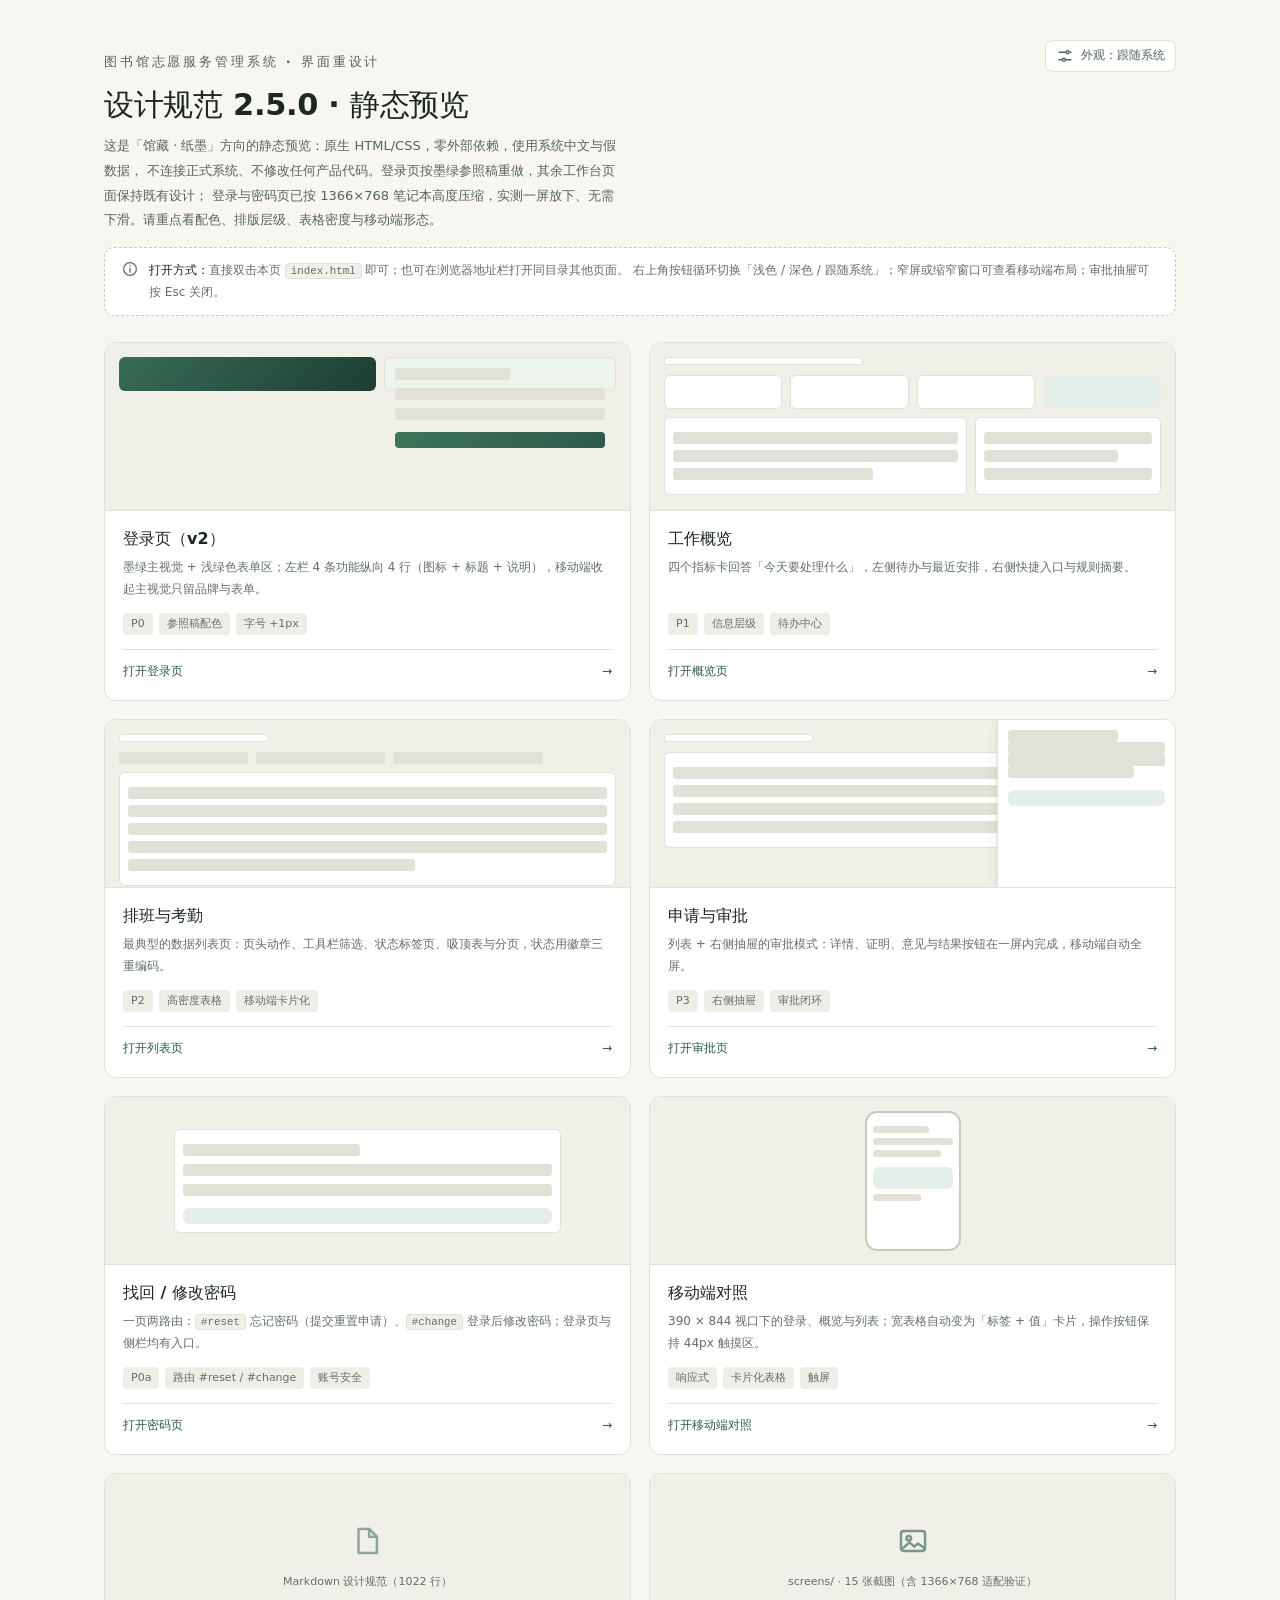
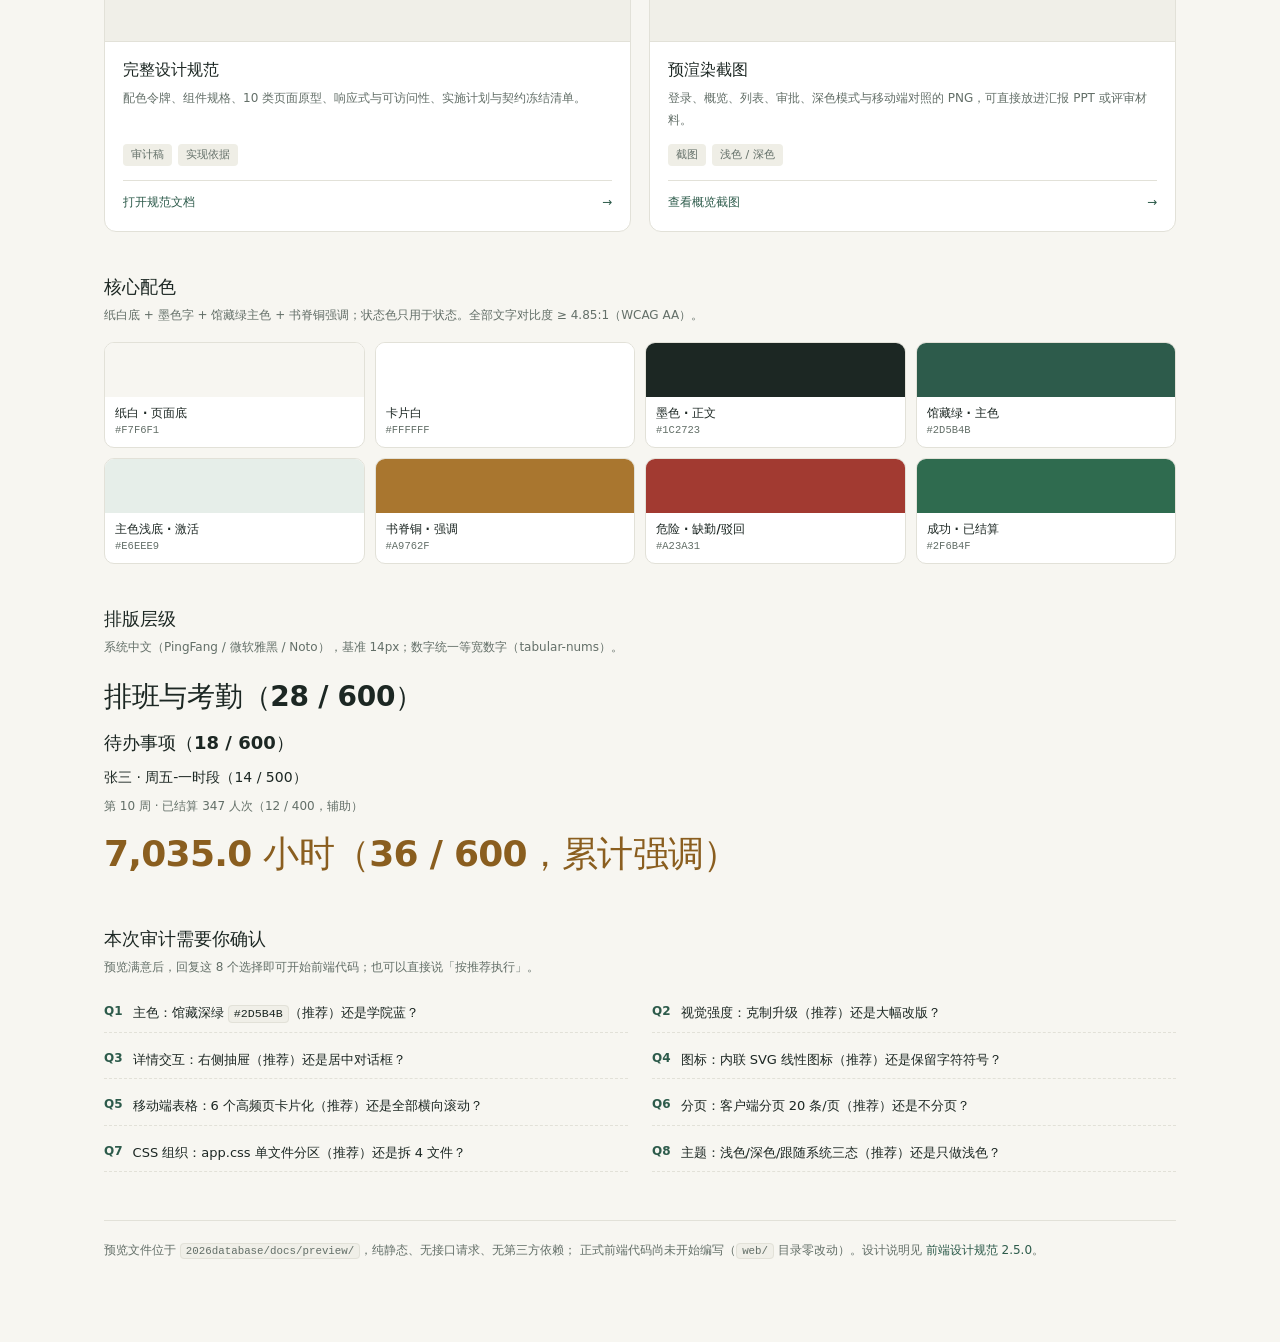
==== docs/preview/index.html @ 811425df "feat(ui): v2.5 视觉升级与工作台业务页面版式 - 新增 web/app-v25.css（令牌/外壳/组件/登录与密码页）与 web/pages-v25.css（页面层） - 配色：纸白底" ====
<!doctype html>
<html lang="zh-CN" data-theme="light">
<head>
<meta charset="utf-8">
<meta name="viewport" content="width=device-width,initial-scale=1">
<meta name="color-scheme" content="light dark">
<title>前端设计规范 2.5.0 · 静态预览</title>
<link rel="stylesheet" href="preview.css">
<style>
  /* 仅预览目录页使用，不属于产品组件 */
  .gallery {
    max-width: 1120px;
    margin: 0 auto;
    padding: 40px 24px 80px;
  }
  .gallery-head {
    display: flex;
    align-items: flex-start;
    justify-content: space-between;
    gap: 24px;
    margin-bottom: 14px;
  }
  .gallery-head h1 {
    font-size: 1.9rem;
  }
  .gallery-head p {
    margin-top: 10px;
    max-width: 62ch;
    color: var(--text-2);
    font-size: var(--fs-13);
    line-height: 1.9;
  }
  .gallery-head .eyebrow {
    margin-bottom: 10px;
  }
  .gallery-grid {
    display: grid;
    grid-template-columns: repeat(2, minmax(0, 1fr));
    gap: 18px;
    margin: 26px 0 10px;
  }
  .preview-card {
    display: flex;
    flex-direction: column;
    overflow: hidden;
    background: var(--surface);
    border: 1px solid var(--border);
    border-radius: 12px;
    color: var(--text);
    text-decoration: none;
  }
  .preview-card:hover {
    text-decoration: none;
    border-color: var(--border-strong);
    box-shadow: var(--shadow-2);
  }
  .preview-card:hover h3 {
    color: var(--primary);
  }
  .mini {
    position: relative;
    height: 168px;
    padding: 14px;
    background: var(--bg-sunken);
    border-bottom: 1px solid var(--border);
    overflow: hidden;
  }
  .mini-bar {
    height: 8px;
    border-radius: 3px;
    background: var(--surface);
    border: 1px solid var(--border);
    margin-bottom: 10px;
  }
  .mini-row {
    display: flex;
    gap: 8px;
    margin-bottom: 8px;
  }
  .mini-box {
    flex: 1;
    height: 34px;
    border-radius: 6px;
    background: var(--surface);
    border: 1px solid var(--border);
  }
  .mini-box.tint {
    background: var(--primary-soft);
    border-color: transparent;
  }
  .mini-box.line {
    height: 12px;
    border: 0;
    background: var(--border);
    border-radius: 3px;
  }
  .mini-table {
    background: var(--surface);
    border: 1px solid var(--border);
    border-radius: 6px;
    padding: 8px;
  }
  .mini-table .mini-box.line {
    margin: 6px 0;
  }
  .mini-side {
    position: absolute;
    right: 0;
    top: 0;
    bottom: 0;
    width: 34%;
    background: var(--surface);
    border-left: 1px solid var(--border);
    box-shadow: var(--shadow-2);
    padding: 10px;
  }
  .mini-phone {
    position: absolute;
    left: 50%;
    top: 14px;
    transform: translateX(-50%);
    width: 96px;
    height: 140px;
    border: 2px solid var(--border-strong);
    border-radius: 12px;
    background: var(--surface);
    padding: 8px 6px;
  }
  .mini-phone .mini-box.line {
    height: 7px;
    margin: 5px 0;
  }
  .card-body {
    padding: 16px 18px 18px;
  }
  .card-body h3 {
    font-size: var(--fs-16);
    margin-bottom: 6px;
  }
  .card-body p {
    color: var(--text-muted);
    font-size: var(--fs-12);
    line-height: 1.8;
    min-height: 44px;
  }
  .card-tags {
    display: flex;
    flex-wrap: wrap;
    gap: 6px;
    margin-top: 12px;
  }
  .card-tags span {
    padding: 2px 8px;
    border-radius: 4px;
    background: var(--surface-hover);
    color: var(--text-muted);
    font-size: 11px;
  }
  .card-open {
    display: flex;
    align-items: center;
    justify-content: space-between;
    margin-top: 14px;
    padding-top: 12px;
    border-top: 1px solid var(--border);
    color: var(--primary);
    font-size: var(--fs-12);
    font-weight: 500;
  }
  .gallery-section {
    margin-top: 42px;
  }
  .gallery-section > h2 {
    font-size: var(--fs-18);
    margin-bottom: 6px;
  }
  .gallery-section > p {
    color: var(--text-muted);
    font-size: var(--fs-12);
    margin-bottom: 16px;
  }
  .swatches {
    display: grid;
    grid-template-columns: repeat(4, minmax(0, 1fr));
    gap: 10px;
  }
  .swatch {
    border: 1px solid var(--border);
    border-radius: 10px;
    overflow: hidden;
    background: var(--surface);
  }
  .swatch-color {
    height: 54px;
  }
  .swatch-meta {
    padding: 8px 10px;
    font-size: 11px;
    line-height: 1.5;
  }
  .swatch-meta strong {
    display: block;
    font-size: 11.5px;
    font-weight: 600;
  }
  .swatch-meta code {
    border: 0;
    background: none;
    padding: 0;
    color: var(--text-muted);
    font-size: 10.5px;
  }
  .type-sample p {
    margin: 0 0 8px;
  }
  .type-sample .t1 { font-size: 1.75rem; font-weight: 600; letter-spacing: -0.01em; }
  .type-sample .t2 { font-size: 1.125rem; font-weight: 600; }
  .type-sample .t3 { font-size: 0.875rem; font-weight: 500; }
  .type-sample .t4 { font-size: 0.75rem; color: var(--text-muted); }
  .type-sample .t5 { font-size: 2.25rem; font-weight: 600; font-variant-numeric: tabular-nums; letter-spacing: -0.02em; }
  .checklist {
    display: grid;
    grid-template-columns: repeat(2, minmax(0, 1fr));
    gap: 8px 24px;
    margin: 0;
    padding: 0;
    list-style: none;
    font-size: var(--fs-13);
  }
  .checklist li {
    display: flex;
    gap: 10px;
    padding: 8px 0;
    border-bottom: 1px dashed var(--border);
  }
  .checklist b {
    flex: none;
    color: var(--primary);
    font-weight: 600;
    font-size: var(--fs-12);
  }
  .gallery-foot {
    margin-top: 48px;
    padding-top: 18px;
    border-top: 1px solid var(--border);
    color: var(--text-muted);
    font-size: var(--fs-12);
    line-height: 1.9;
  }
  @media (max-width: 860px) {
    .gallery-grid,
    .swatches,
    .checklist {
      grid-template-columns: minmax(0, 1fr);
    }
    .gallery-head {
      flex-direction: column;
    }
  }
</style>
<script>
  try {
    var mode = localStorage.getItem('preview-theme') || 'system';
    var dark = mode === 'dark' ||
      (mode === 'system' && matchMedia('(prefers-color-scheme: dark)').matches);
    document.documentElement.setAttribute('data-theme', dark ? 'dark' : 'light');
  } catch (error) { /* 忽略 */ }
</script>
<script src="preview.js" defer></script>
</head>
<body>
<main class="gallery" id="main">
  <div class="gallery-head">
    <div>
      <p class="eyebrow">图书馆志愿服务管理系统 · 界面重设计</p>
      <h1>设计规范 2.5.0 · 静态预览</h1>
      <p>
        这是「馆藏 · 纸墨」方向的静态预览：原生 HTML/CSS，零外部依赖，使用系统中文与假数据，
        <strong>不连接正式系统、不修改任何产品代码</strong>。登录页按墨绿参照稿重做，其余工作台页面保持既有设计；
        登录与密码页已按 1366×768 笔记本高度压缩，实测一屏放下、无需下滑。请重点看配色、排版层级、表格密度与移动端形态。
      </p>
    </div>
    <button class="theme-button" type="button" data-theme-toggle>
      <svg class="i" aria-hidden="true"><use href="#i-moon"></use></svg>
      <span>外观：跟随系统</span>
    </button>
  </div>

  <div class="preview-note">
    <svg class="i" aria-hidden="true"><use href="#i-info"></use></svg>
    <span>
      <strong>打开方式：</strong>直接双击本页 <code>index.html</code> 即可；也可在浏览器地址栏打开同目录其他页面。
      右上角按钮循环切换「浅色 / 深色 / 跟随系统」；窄屏或缩窄窗口可查看移动端布局；审批抽屉可按 Esc 关闭。
    </span>
  </div>

  <div class="gallery-grid">
    <a class="preview-card" href="login.html">
      <div class="mini" aria-hidden="true">
        <div class="mini-row" style="height:100%">
          <div class="mini-box" style="flex:1.1;border:0;background:linear-gradient(135deg,#3a6b57,#1b3f33)"></div>
          <div class="mini-box" style="flex:0.9;padding:10px;background:var(--auth-beige,#edf4ec)">
            <div class="mini-box line" style="width:55%"></div>
            <div class="mini-box line" style="width:100%;margin-top:8px"></div>
            <div class="mini-box line" style="width:100%;margin-top:8px"></div>
            <div class="mini-box" style="height:16px;margin-top:12px;border:0;background:linear-gradient(135deg,#3f7359,#2d5b4b);border-radius:4px"></div>
          </div>
        </div>
      </div>
      <div class="card-body">
        <h3>登录页（v2）</h3>
        <p>墨绿主视觉 + 浅绿色表单区；左栏 4 条功能纵向 4 行（图标 + 标题 + 说明），移动端收起主视觉只留品牌与表单。</p>
        <div class="card-tags"><span>P0</span><span>参照稿配色</span><span>字号 +1px</span></div>
        <div class="card-open"><span>打开登录页</span><span>→</span></div>
      </div>
    </a>

    <a class="preview-card" href="overview.html">
      <div class="mini" aria-hidden="true">
        <div class="mini-bar" style="width:40%"></div>
        <div class="mini-row">
          <div class="mini-box"></div><div class="mini-box"></div>
          <div class="mini-box"></div><div class="mini-box tint"></div>
        </div>
        <div class="mini-row" style="gap:8px">
          <div class="mini-table" style="flex:1.7"><div class="mini-box line"></div><div class="mini-box line"></div><div class="mini-box line" style="width:70%"></div></div>
          <div class="mini-table" style="flex:1"><div class="mini-box line"></div><div class="mini-box line" style="width:80%"></div><div class="mini-box line"></div></div>
        </div>
      </div>
      <div class="card-body">
        <h3>工作概览</h3>
        <p>四个指标卡回答「今天要处理什么」，左侧待办与最近安排，右侧快捷入口与规则摘要。</p>
        <div class="card-tags"><span>P1</span><span>信息层级</span><span>待办中心</span></div>
        <div class="card-open"><span>打开概览页</span><span>→</span></div>
      </div>
    </a>

    <a class="preview-card" href="schedules.html">
      <div class="mini" aria-hidden="true">
        <div class="mini-bar" style="width:30%"></div>
        <div class="mini-row">
          <div class="mini-box line" style="flex:0 0 26%"></div>
          <div class="mini-box line" style="flex:0 0 26%"></div>
          <div class="mini-box line" style="flex:0 0 30%"></div>
        </div>
        <div class="mini-table">
          <div class="mini-box line"></div><div class="mini-box line"></div>
          <div class="mini-box line"></div><div class="mini-box line"></div>
          <div class="mini-box line" style="width:60%"></div>
        </div>
      </div>
      <div class="card-body">
        <h3>排班与考勤</h3>
        <p>最典型的数据列表页：页头动作、工具栏筛选、状态标签页、吸顶表与分页，状态用徽章三重编码。</p>
        <div class="card-tags"><span>P2</span><span>高密度表格</span><span>移动端卡片化</span></div>
        <div class="card-open"><span>打开列表页</span><span>→</span></div>
      </div>
    </a>

    <a class="preview-card" href="applications.html">
      <div class="mini" aria-hidden="true">
        <div class="mini-bar" style="width:30%"></div>
        <div class="mini-table">
          <div class="mini-box line"></div><div class="mini-box line"></div>
          <div class="mini-box line"></div><div class="mini-box line" style="width:70%"></div>
        </div>
        <div class="mini-side">
          <div class="mini-box line" style="width:70%"></div>
          <div class="mini-box line"></div><div class="mini-box line"></div>
          <div class="mini-box line" style="width:80%"></div>
          <div class="mini-box tint" style="height:16px;margin-top:12px;border:0"></div>
        </div>
      </div>
      <div class="card-body">
        <h3>申请与审批</h3>
        <p>列表 + 右侧抽屉的审批模式：详情、证明、意见与结果按钮在一屏内完成，移动端自动全屏。</p>
        <div class="card-tags"><span>P3</span><span>右侧抽屉</span><span>审批闭环</span></div>
        <div class="card-open"><span>打开审批页</span><span>→</span></div>
      </div>
    </a>

    <a class="preview-card" href="password.html#reset">
      <div class="mini" aria-hidden="true" style="display:grid;place-items:center">
        <div class="mini-table" style="width:78%;background:var(--surface)">
          <div class="mini-box line" style="width:48%"></div>
          <div class="mini-box line" style="width:100%;margin-top:8px"></div>
          <div class="mini-box line" style="width:100%;margin-top:8px"></div>
          <div class="mini-box tint" style="height:16px;margin-top:12px;border:0"></div>
        </div>
      </div>
      <div class="card-body">
        <h3>找回 / 修改密码</h3>
        <p>一页两路由：<code>#reset</code> 忘记密码（提交重置申请）、<code>#change</code> 登录后修改密码；登录页与侧栏均有入口。</p>
        <div class="card-tags"><span>P0a</span><span>路由 #reset / #change</span><span>账号安全</span></div>
        <div class="card-open"><span>打开密码页</span><span>→</span></div>
      </div>
    </a>

    <a class="preview-card" href="mobile.html">
      <div class="mini" aria-hidden="true">
        <div class="mini-phone">
          <div class="mini-box line" style="width:70%"></div>
          <div class="mini-box line"></div>
          <div class="mini-box line" style="width:85%"></div>
          <div class="mini-box tint" style="height:22px;margin-top:10px;border:0"></div>
          <div class="mini-box line" style="width:60%"></div>
        </div>
      </div>
      <div class="card-body">
        <h3>移动端对照</h3>
        <p>390 × 844 视口下的登录、概览与列表；宽表格自动变为「标签 + 值」卡片，操作按钮保持 44px 触摸区。</p>
        <div class="card-tags"><span>响应式</span><span>卡片化表格</span><span>触屏</span></div>
        <div class="card-open"><span>打开移动端对照</span><span>→</span></div>
      </div>
    </a>

    <a class="preview-card" href="../前端设计规范_2.5.0.md">
      <div class="mini" aria-hidden="true" style="display:grid;place-items:center">
        <div style="text-align:center;color:var(--text-muted)">
          <svg class="i" aria-hidden="true" style="width:34px;height:34px;color:var(--primary);opacity:.5"><use href="#i-file"></use></svg>
          <p style="font-size:11px;margin-top:8px">Markdown 设计规范（1022 行）</p>
        </div>
      </div>
      <div class="card-body">
        <h3>完整设计规范</h3>
        <p>配色令牌、组件规格、10 类页面原型、响应式与可访问性、实施计划与契约冻结清单。</p>
        <div class="card-tags"><span>审计稿</span><span>实现依据</span></div>
        <div class="card-open"><span>打开规范文档</span><span>→</span></div>
      </div>
    </a>

    <a class="preview-card" href="screens/03-overview-light.png">
      <div class="mini" aria-hidden="true" style="display:grid;place-items:center">
        <div style="text-align:center;color:var(--text-muted)">
          <svg class="i" aria-hidden="true" style="width:34px;height:34px;color:var(--primary);opacity:.6"><use href="#i-image"></use></svg>
          <p style="font-size:11px;margin-top:8px">screens/ · 15 张截图（含 1366×768 适配验证）</p>
        </div>
      </div>
      <div class="card-body">
        <h3>预渲染截图</h3>
        <p>登录、概览、列表、审批、深色模式与移动端对照的 PNG，可直接放进汇报 PPT 或评审材料。</p>
        <div class="card-tags"><span>截图</span><span>浅色 / 深色</span></div>
        <div class="card-open"><span>查看概览截图</span><span>→</span></div>
      </div>
    </a>
  </div>

  <section class="gallery-section">
    <h2>核心配色</h2>
    <p>纸白底 + 墨色字 + 馆藏绿主色 + 书脊铜强调；状态色只用于状态。全部文字对比度 ≥ 4.85:1（WCAG AA）。</p>
    <div class="swatches">
      <div class="swatch"><div class="swatch-color" style="background:#f7f6f1"></div><div class="swatch-meta"><strong>纸白 · 页面底</strong><code>#F7F6F1</code></div></div>
      <div class="swatch"><div class="swatch-color" style="background:#ffffff"></div><div class="swatch-meta"><strong>卡片白</strong><code>#FFFFFF</code></div></div>
      <div class="swatch"><div class="swatch-color" style="background:#1c2723"></div><div class="swatch-meta"><strong>墨色 · 正文</strong><code>#1C2723</code></div></div>
      <div class="swatch"><div class="swatch-color" style="background:#2d5b4b"></div><div class="swatch-meta"><strong>馆藏绿 · 主色</strong><code>#2D5B4B</code></div></div>
      <div class="swatch"><div class="swatch-color" style="background:#e6eee9"></div><div class="swatch-meta"><strong>主色浅底 · 激活</strong><code>#E6EEE9</code></div></div>
      <div class="swatch"><div class="swatch-color" style="background:#a9762f"></div><div class="swatch-meta"><strong>书脊铜 · 强调</strong><code>#A9762F</code></div></div>
      <div class="swatch"><div class="swatch-color" style="background:#a23a31"></div><div class="swatch-meta"><strong>危险 · 缺勤/驳回</strong><code>#A23A31</code></div></div>
      <div class="swatch"><div class="swatch-color" style="background:#2f6b4f"></div><div class="swatch-meta"><strong>成功 · 已结算</strong><code>#2F6B4F</code></div></div>
    </div>
  </section>

  <section class="gallery-section">
    <h2>排版层级</h2>
    <p>系统中文（PingFang / 微软雅黑 / Noto），基准 14px；数字统一等宽数字（tabular-nums）。</p>
    <div class="type-sample">
      <p class="t1">排班与考勤（28 / 600）</p>
      <p class="t2">待办事项（18 / 600）</p>
      <p class="t3">张三 · 周五-一时段（14 / 500）</p>
      <p class="t4">第 10 周 · 已结算 347 人次（12 / 400，辅助）</p>
      <p class="t5" style="color:var(--accent-text)">7,035.0 小时（36 / 600，累计强调）</p>
    </div>
  </section>

  <section class="gallery-section">
    <h2>本次审计需要你确认</h2>
    <p>预览满意后，回复这 8 个选择即可开始前端代码；也可以直接说「按推荐执行」。</p>
    <ul class="checklist">
      <li><b>Q1</b><span>主色：馆藏深绿 <code>#2D5B4B</code>（推荐）还是学院蓝？</span></li>
      <li><b>Q2</b><span>视觉强度：克制升级（推荐）还是大幅改版？</span></li>
      <li><b>Q3</b><span>详情交互：右侧抽屉（推荐）还是居中对话框？</span></li>
      <li><b>Q4</b><span>图标：内联 SVG 线性图标（推荐）还是保留字符符号？</span></li>
      <li><b>Q5</b><span>移动端表格：6 个高频页卡片化（推荐）还是全部横向滚动？</span></li>
      <li><b>Q6</b><span>分页：客户端分页 20 条/页（推荐）还是不分页？</span></li>
      <li><b>Q7</b><span>CSS 组织：app.css 单文件分区（推荐）还是拆 4 文件？</span></li>
      <li><b>Q8</b><span>主题：浅色/深色/跟随系统三态（推荐）还是只做浅色？</span></li>
    </ul>
  </section>

  <p class="gallery-foot">
    预览文件位于 <code>2026database/docs/preview/</code>，纯静态、无接口请求、无第三方依赖；
    正式前端代码尚未开始编写（<code>web/</code> 目录零改动）。设计说明见
    <a href="../前端设计规范_2.5.0.md">前端设计规范 2.5.0</a>。
  </p>
</main>
</body>
</html>
---- docs/preview/preview.css ----
/* ============================================================================
   前端设计规范 2.5.0 · 静态预览样式
   仅用于 docs/preview 的审计预览，不进入正式 web/ 资源。
   结构：1 令牌 → 2 基础 → 3 外壳 → 4 组件 → 5 页面 → 6 响应式
   ========================================================================== */

/* ---------------------------------------------------------------- 1 令牌 -- */
:root {
  --font-sans: "PingFang SC", "HarmonyOS Sans SC", "Microsoft YaHei UI",
    "Microsoft YaHei", "Noto Sans CJK SC", "Source Han Sans SC", system-ui,
    -apple-system, "Segoe UI", sans-serif;
  --font-mono: "Cascadia Mono", "JetBrains Mono", Consolas, "Liberation Mono",
    monospace;

  /* 中性（纸与墨） */
  --bg: #f7f6f1;
  --bg-sunken: #f0efe8;
  --surface: #ffffff;
  --surface-hover: #efeee6;
  --surface-active: #e7e5da;
  --text: #1c2723;
  --text-2: #55645d;
  --text-muted: #636f68;
  --border: #e2e1d8;
  --border-strong: #cbcabf;

  /* 主色（馆藏绿） */
  --primary: #2d5b4b;
  --primary-hover: #254c3f;
  --primary-active: #1f4237;
  --primary-soft: #e6eee9;
  --primary-soft-text: #24503f;
  --primary-contrast: #ffffff;

  /* 辅助强调（书脊铜） */
  --accent: #a9762f;
  --accent-text: #8a5e1f;
  --accent-soft: #f6eedf;

  /* 语义 */
  --success: #2f6b4f;
  --success-soft: #e8f2ec;
  --warning: #8a5a12;
  --warning-soft: #fbf2e2;
  --danger: #a23a31;
  --danger-soft: #f7e9e7;
  --info: #2b5a78;
  --info-soft: #e9f1f7;

  --focus: #2d5b4b;
  --overlay: rgba(16, 24, 20, 0.42);

  --shadow-1: 0 1px 2px rgba(20, 30, 26, 0.06);
  --shadow-2: 0 4px 12px rgba(20, 30, 26, 0.08), 0 1px 3px rgba(20, 30, 26, 0.05);
  --shadow-3: 0 18px 48px rgba(20, 30, 26, 0.16);

  --layout-sidebar: 264px;
  --layout-topbar: 64px;
  --layout-max: 1440px;

  --control-h: 40px;
  --control-h-sm: 32px;
  --row-h: 44px;

  --dur: 180ms;
  --ease: cubic-bezier(0.2, 0.7, 0.3, 1);

  --fs-11: 0.6875rem;
  --fs-12: 0.75rem;
  --fs-13: 0.8125rem;
  --fs-14: 0.875rem;
  --fs-16: 1rem;
  --fs-18: 1.125rem;
  --fs-22: 1.375rem;
  --fs-28: 1.75rem;
  --fs-36: 2.25rem;

  color-scheme: light;
}

html[data-theme="dark"] {
  --bg: #101613;
  --bg-sunken: #121a16;
  --surface: #161e1a;
  --surface-hover: #1d2723;
  --surface-active: #232e29;
  --text: #e6ede8;
  --text-2: #afbbb4;
  --text-muted: #93a19a;
  --border: #29332e;
  --border-strong: #3a4741;

  --primary: #8fc8ac;
  --primary-hover: #a5d6bc;
  --primary-active: #b9e0ca;
  --primary-soft: #1e2e27;
  --primary-soft-text: #8fc8ac;
  --primary-contrast: #0c1f18;

  --accent: #d9a45c;
  --accent-text: #e7b873;
  --accent-soft: #2c2418;

  --success: #8fc8ac;
  --success-soft: #1c2c24;
  --warning: #e2b36b;
  --warning-soft: #2e2617;
  --danger: #f2a9a1;
  --danger-soft: #33201e;
  --info: #9cc3e0;
  --info-soft: #1b2830;

  --focus: #8fc8ac;
  --overlay: rgba(0, 0, 0, 0.58);

  --shadow-1: 0 1px 2px rgba(0, 0, 0, 0.4);
  --shadow-2: 0 6px 18px rgba(0, 0, 0, 0.5);
  --shadow-3: 0 24px 64px rgba(0, 0, 0, 0.62);

  color-scheme: dark;
}

/* ---------------------------------------------------------------- 2 基础 -- */
*,
*::before,
*::after {
  box-sizing: border-box;
}

html {
  font-size: 16px;
  -webkit-text-size-adjust: 100%;
}

body {
  margin: 0;
  background: var(--bg);
  color: var(--text);
  font-family: var(--font-sans);
  font-size: var(--fs-14);
  line-height: 1.65;
  font-synthesis: none;
  text-rendering: optimizeLegibility;
}

h1, h2, h3, h4, p, figure {
  margin: 0;
}

h1 {
  font-size: var(--fs-28);
  line-height: 1.3;
  letter-spacing: -0.01em;
  font-weight: 600;
}

h2 {
  font-size: var(--fs-18);
  line-height: 1.45;
  font-weight: 600;
}

h3 {
  font-size: var(--fs-16);
  line-height: 1.5;
  font-weight: 600;
}

a {
  color: var(--primary);
  text-decoration: none;
}

a:hover {
  text-decoration: underline;
}

button,
input,
select,
textarea {
  font: inherit;
  color: inherit;
}

button {
  cursor: pointer;
}

button:disabled {
  cursor: not-allowed;
  opacity: 0.45;
}

:focus-visible {
  outline: 3px solid var(--focus);
  outline-offset: 2px;
  border-radius: 4px;
}

code,
.num {
  font-variant-numeric: tabular-nums;
}

code {
  font-family: var(--font-mono);
  font-size: 0.9em;
  background: var(--bg-sunken);
  border: 1px solid var(--border);
  border-radius: 4px;
  padding: 1px 5px;
}

.muted {
  color: var(--text-muted);
}

.visually-hidden {
  position: absolute;
  width: 1px;
  height: 1px;
  overflow: hidden;
  clip: rect(0 0 0 0);
  white-space: nowrap;
}

.skip-link {
  position: fixed;
  z-index: 100;
  left: 20px;
  top: -100px;
  padding: 10px 16px;
  background: var(--surface);
  border: 1px solid var(--border);
  border-radius: 8px;
  box-shadow: var(--shadow-2);
}

.skip-link:focus {
  top: 12px;
}

.i {
  width: 18px;
  height: 18px;
  flex: none;
  fill: none;
  stroke: currentColor;
  stroke-width: 1.75;
  stroke-linecap: round;
  stroke-linejoin: round;
}

/* ---------------------------------------------------------------- 3 外壳 -- */
.workspace {
  min-height: 100dvh;
  display: grid;
  grid-template-columns: var(--layout-sidebar) minmax(0, 1fr);
}

/* 侧栏 */
.sidebar {
  position: sticky;
  top: 0;
  height: 100dvh;
  overflow-y: auto;
  display: flex;
  flex-direction: column;
  gap: 22px;
  padding: 24px 16px 18px;
  background: var(--surface);
  border-right: 1px solid var(--border);
}

.brand {
  display: flex;
  align-items: center;
  gap: 11px;
  padding: 2px 8px;
  color: var(--text);
}

.brand:hover {
  text-decoration: none;
}

.brand-mark {
  display: grid;
  place-items: center;
  width: 38px;
  height: 38px;
  border-radius: 10px;
  background: var(--primary-soft);
  color: var(--primary);
}

.brand-mark .i {
  width: 21px;
  height: 21px;
}

.brand strong {
  display: block;
  font-size: var(--fs-14);
  font-weight: 600;
  letter-spacing: 0.02em;
}

.brand small {
  display: block;
  color: var(--text-muted);
  font-size: var(--fs-11);
  letter-spacing: 0.08em;
}

.nav {
  display: flex;
  flex-direction: column;
  gap: 2px;
  flex: 1;
}

.nav-pinned {
  display: flex;
  flex-direction: column;
  gap: 2px;
  padding-bottom: 10px;
  margin-bottom: 10px;
  border-bottom: 1px solid var(--border);
}

.nav-group {
  margin-top: 10px;
}

.nav-group-toggle {
  display: flex;
  align-items: center;
  justify-content: space-between;
  width: 100%;
  border: 0;
  border-radius: 8px;
  background: transparent;
  color: var(--text-2);
  padding: 7px 10px;
  font-size: var(--fs-12);
  font-weight: 600;
  letter-spacing: 0.09em;
  text-align: left;
}

.nav-group-toggle:hover {
  background: var(--surface-hover);
  color: var(--text);
}

.nav-group-toggle .i {
  width: 14px;
  height: 14px;
  transition: transform var(--dur) var(--ease);
}

.nav-group-toggle[aria-expanded="false"] .i {
  transform: rotate(-90deg);
}

.nav-children {
  display: flex;
  flex-direction: column;
  gap: 1px;
}

.nav-children .nav-link {
  padding-left: 20px;
  font-size: var(--fs-13);
}

.nav-children[hidden] {
  display: none;
}

.nav-link {
  position: relative;
  display: flex;
  align-items: center;
  gap: 10px;
  min-height: 40px;
  padding: 8px 10px;
  border: 0;
  border-radius: 8px;
  background: transparent;
  color: var(--text-2);
  font-size: var(--fs-14);
  text-align: left;
}

.nav-link:hover {
  background: var(--surface-hover);
  color: var(--text);
  text-decoration: none;
}

.nav-link .i {
  width: 17px;
  height: 17px;
  opacity: 0.85;
}

.nav-link.active {
  background: var(--primary-soft);
  color: var(--primary-soft-text);
  font-weight: 600;
}

.nav-link.active::before {
  content: "";
  position: absolute;
  left: -16px;
  top: 9px;
  bottom: 9px;
  width: 3px;
  border-radius: 0 3px 3px 0;
  background: var(--primary);
}

.nav-link.active .i {
  opacity: 1;
}

.nav-badge {
  margin-left: auto;
  min-width: 19px;
  height: 19px;
  padding: 0 6px;
  border-radius: 999px;
  background: var(--danger);
  color: #fff8f6;
  font-size: 10px;
  line-height: 19px;
  text-align: center;
  font-variant-numeric: tabular-nums;
}

.sidebar-bottom {
  display: flex;
  flex-direction: column;
  gap: 12px;
  padding-top: 16px;
  border-top: 1px solid var(--border);
}

.sidebar-bottom a.docs-link {
  display: flex;
  align-items: center;
  gap: 8px;
  padding: 4px 10px;
  font-size: var(--fs-13);
  color: var(--text-muted);
}

.sidebar-bottom a.docs-link:hover {
  color: var(--primary);
  text-decoration: none;
}

.profile {
  display: flex;
  align-items: center;
  gap: 10px;
  padding: 0 10px;
}

.avatar {
  display: grid;
  place-items: center;
  width: 32px;
  height: 32px;
  flex: none;
  border-radius: 999px;
  background: var(--primary-soft);
  color: var(--primary-soft-text);
  font-size: var(--fs-12);
  font-weight: 600;
}

.profile strong {
  display: block;
  font-size: var(--fs-12);
  font-weight: 600;
}

.profile small {
  display: block;
  font-size: var(--fs-11);
  color: var(--text-muted);
}

.logout {
  display: flex;
  align-items: center;
  gap: 8px;
  border: 0;
  background: none;
  color: var(--text-muted);
  font-size: var(--fs-13);
  padding: 4px 10px;
  text-align: left;
}

.logout:hover {
  color: var(--danger);
}

/* 顶栏 */
.workspace-body {
  min-width: 0;
  display: flex;
  flex-direction: column;
}

.topbar {
  position: sticky;
  top: 0;
  z-index: 10;
  height: var(--layout-topbar);
  display: flex;
  align-items: center;
  justify-content: space-between;
  gap: 16px;
  padding: 0 32px;
  background: color-mix(in srgb, var(--surface) 92%, transparent);
  background: var(--surface);
  border-bottom: 1px solid var(--border);
}

.topbar-left,
.topbar-right {
  display: flex;
  align-items: center;
  gap: 14px;
  min-width: 0;
}

.breadcrumb {
  display: flex;
  align-items: center;
  gap: 10px;
  font-size: var(--fs-12);
  color: var(--text-muted);
  white-space: nowrap;
}

.breadcrumb .sep {
  color: var(--border-strong);
}

.breadcrumb strong {
  color: var(--text);
  font-weight: 600;
}

.connection {
  display: flex;
  align-items: center;
  gap: 7px;
  font-size: var(--fs-11);
  color: var(--text-muted);
}

.connection::before {
  content: "";
  width: 6px;
  height: 6px;
  border-radius: 999px;
  background: var(--success);
  box-shadow: 0 0 0 3px var(--success-soft);
}

.icon-button,
.theme-button {
  display: inline-flex;
  align-items: center;
  gap: 7px;
  min-height: var(--control-h-sm);
  padding: 5px 10px;
  border: 1px solid var(--border);
  border-radius: 8px;
  background: var(--surface);
  color: var(--text-2);
  font-size: var(--fs-12);
}

.icon-button:hover,
.theme-button:hover {
  background: var(--surface-hover);
  color: var(--text);
}

.mobile-menu {
  display: none;
}

/* 内容区 */
.main-content {
  width: 100%;
  max-width: var(--layout-max);
  margin: 0 auto;
  padding: 30px 32px 56px;
  flex: 1;
}

/* -------------------------------------------------------------- 4 组件 -- */

/* 页头 */
.page-heading {
  display: flex;
  align-items: flex-end;
  justify-content: space-between;
  gap: 24px;
  margin-bottom: 26px;
}

.page-heading p {
  margin-top: 7px;
  color: var(--text-muted);
  font-size: var(--fs-13);
  max-width: 60ch;
}

.page-actions {
  display: flex;
  gap: 10px;
  flex: none;
}

/* 按钮 */
.btn {
  display: inline-flex;
  align-items: center;
  justify-content: center;
  gap: 7px;
  min-height: var(--control-h);
  padding: 8px 16px;
  border: 1px solid var(--border);
  border-radius: 8px;
  background: var(--surface);
  color: var(--text);
  font-size: var(--fs-13);
  font-weight: 500;
  white-space: nowrap;
}

.btn:hover {
  background: var(--surface-hover);
  text-decoration: none;
}

.btn .i {
  width: 16px;
  height: 16px;
}

.btn.primary {
  border-color: var(--primary);
  background: var(--primary);
  color: var(--primary-contrast);
}

.btn.primary:hover {
  background: var(--primary-hover);
  border-color: var(--primary-hover);
}

.btn.ghost {
  border-color: transparent;
  background: transparent;
  color: var(--primary);
}

.btn.ghost:hover {
  background: var(--primary-soft);
}

.btn.danger {
  border-color: var(--danger);
  background: transparent;
  color: var(--danger);
}

.btn.danger:hover {
  background: var(--danger-soft);
}

.btn.small {
  min-height: var(--control-h-sm);
  padding: 5px 11px;
  font-size: var(--fs-12);
}

.btn.wide {
  width: 100%;
}

.text-button {
  border: 0;
  background: none;
  padding: 4px 2px;
  color: var(--primary);
  font-size: var(--fs-12);
  font-weight: 500;
  white-space: nowrap;
}

.text-button:hover {
  text-decoration: underline;
}

.text-button.danger {
  color: var(--danger);
}

/* 表单 */
.field {
  display: flex;
  flex-direction: column;
  gap: 6px;
  min-width: 0;
}

.field > label {
  font-size: var(--fs-13);
  font-weight: 500;
}

.field input,
.field select,
.field textarea,
.control {
  width: 100%;
  min-height: var(--control-h);
  padding: 8px 12px;
  border: 1px solid var(--border);
  border-radius: 8px;
  background: var(--surface);
  color: var(--text);
  font-size: var(--fs-13);
}

.field textarea {
  min-height: 92px;
  resize: vertical;
}

.field input::placeholder,
.field textarea::placeholder {
  color: var(--text-muted);
  opacity: 0.8;
}

.field input:focus,
.field select:focus,
.field textarea:focus {
  outline: none;
  border-color: var(--primary);
  box-shadow: 0 0 0 3px var(--primary-soft);
}

.field .help {
  font-size: var(--fs-11);
  color: var(--text-muted);
}

.form-grid {
  display: grid;
  grid-template-columns: 1fr 1fr;
  gap: 16px;
  align-content: start;
}

.field.full {
  grid-column: 1 / -1;
}

/* 面板 */
.panel {
  background: var(--surface);
  border: 1px solid var(--border);
  border-radius: 12px;
  overflow: hidden;
}

.panel + .panel {
  margin-top: 20px;
}

.panel-header {
  display: flex;
  align-items: center;
  justify-content: space-between;
  gap: 12px;
  padding: 16px 20px;
  border-bottom: 1px solid var(--border);
}

.panel-header h2 {
  font-size: var(--fs-14);
  font-weight: 600;
}

.panel-header p {
  margin-top: 3px;
  font-size: var(--fs-12);
  color: var(--text-muted);
}

.panel-header .see-all {
  font-size: var(--fs-12);
  color: var(--primary);
  white-space: nowrap;
}

.panel-content {
  padding: 18px 20px 20px;
}

.panel-content.flush {
  padding: 0;
}

.panel-quiet {
  background: var(--primary-soft);
  border-color: transparent;
}

/* 指标卡 */
.metrics {
  display: grid;
  grid-template-columns: repeat(4, minmax(0, 1fr));
  gap: 0;
  padding: 20px 0;
  margin-bottom: 24px;
  background: var(--surface);
  border: 1px solid var(--border);
  border-radius: 12px;
}

.metric {
  min-width: 0;
  padding: 0 22px;
}

.metric + .metric {
  border-left: 1px solid var(--border);
}

.metric-label {
  display: flex;
  align-items: center;
  gap: 6px;
  font-size: var(--fs-12);
  color: var(--text-muted);
}

.metric-label .i {
  width: 14px;
  height: 14px;
}

.metric-value {
  margin: 9px 0 4px;
  font-size: var(--fs-36);
  line-height: 1.15;
  font-weight: 600;
  letter-spacing: -0.02em;
  font-variant-numeric: tabular-nums;
}

.metric-value small {
  margin-left: 6px;
  font-size: var(--fs-12);
  font-weight: 400;
  letter-spacing: 0;
  color: var(--text-muted);
}

.metric-value.accent {
  color: var(--accent-text);
}

.metric-foot {
  display: flex;
  align-items: center;
  gap: 6px;
  font-size: var(--fs-11);
  color: var(--text-muted);
}

.metric-foot .up {
  color: var(--success);
}

.metric-foot .down {
  color: var(--danger);
}

/* 工具栏 */
.toolbar {
  display: flex;
  align-items: center;
  justify-content: space-between;
  gap: 12px;
  flex-wrap: wrap;
  margin-bottom: 14px;
}

.toolbar-left,
.toolbar-right {
  display: flex;
  align-items: center;
  gap: 10px;
  flex-wrap: wrap;
}

.toolbar input[type="search"],
.toolbar select {
  min-height: 38px;
  padding: 7px 12px;
  border: 1px solid var(--border);
  border-radius: 8px;
  background: var(--surface);
  font-size: var(--fs-13);
}

.toolbar select {
  max-width: 220px;
}

.search-wrap {
  position: relative;
  display: flex;
  align-items: center;
}

.search-wrap .i {
  position: absolute;
  left: 11px;
  width: 15px;
  height: 15px;
  color: var(--text-muted);
  pointer-events: none;
}

.search-wrap input {
  padding-left: 34px !important;
  min-width: 220px;
}

.result-count {
  font-size: var(--fs-12);
  color: var(--text-muted);
  font-variant-numeric: tabular-nums;
}

/* 标签页 */
.tabs {
  display: inline-flex;
  gap: 2px;
  padding: 3px;
  border: 1px solid var(--border);
  border-radius: 10px;
  background: var(--surface);
  margin-bottom: 18px;
}

.tab {
  display: inline-flex;
  align-items: center;
  gap: 6px;
  min-height: 32px;
  padding: 5px 14px;
  border: 0;
  border-radius: 7px;
  background: transparent;
  color: var(--text-muted);
  font-size: var(--fs-12);
  white-space: nowrap;
}

.tab:hover {
  color: var(--text);
}

.tab[aria-selected="true"] {
  background: var(--primary-soft);
  color: var(--primary-soft-text);
  font-weight: 600;
}

.tab .count {
  font-size: 11px;
  color: inherit;
  opacity: 0.75;
  font-variant-numeric: tabular-nums;
}

/* 表格 */
.table-wrap {
  width: 100%;
  overflow-x: auto;
}table {
  width: 100%;
  border-collapse: collapse;
  font-size: var(--fs-13);
  text-align: left;
}

thead th {
  position: sticky;
  top: 0;
  z-index: 1;
  padding: 10px 20px;
  background: var(--bg-sunken);
  color: var(--text-muted);
  font-size: var(--fs-12);
  font-weight: 500;
  white-space: nowrap;
  border-bottom: 1px solid var(--border);
}

tbody td {
  height: var(--row-h);
  padding: 9px 20px;
  border-bottom: 1px solid var(--border);
  vertical-align: middle;
  white-space: nowrap;
}

tbody tr:last-child td {
  border-bottom: 0;
}

tbody tr:hover {
  background: var(--surface-hover);
}

td .primary-cell {
  display: block;
  font-size: var(--fs-13);
  font-weight: 500;
}

td .sub {
  display: block;
  margin-top: 2px;
  font-size: var(--fs-11);
  color: var(--text-muted);
}

td.num,
th.num {
  text-align: right;
  font-variant-numeric: tabular-nums;
}

td.wrap {
  white-space: normal;
  min-width: 180px;
  max-width: 320px;
}

.row-actions {
  display: flex;
  align-items: center;
  gap: 10px;
  justify-content: flex-end;
}

/* 徽章 */
.badge {
  display: inline-flex;
  align-items: center;
  gap: 5px;
  padding: 2px 8px;
  border-radius: 5px;
  background: var(--surface-hover);
  color: var(--text-2);
  font-size: var(--fs-11);
  line-height: 1.6;
  white-space: nowrap;
}

.badge::before {
  content: "";
  width: 5px;
  height: 5px;
  border-radius: 999px;
  background: currentColor;
}

.badge.good {
  background: var(--success-soft);
  color: var(--success);
}

.badge.warning {
  background: var(--warning-soft);
  color: var(--warning);
}

.badge.danger {
  background: var(--danger-soft);
  color: var(--danger);
}

.badge.info {
  background: var(--info-soft);
  color: var(--info);
}

.badge.pending {
  background: transparent;
  border: 1px dashed var(--border-strong);
  color: var(--text-2);
}

.badge.neutral {
  background: var(--surface-hover);
  color: var(--text-muted);
}

.badge.plain::before {
  display: none;
}

/* 分页 */
.pagination {
  display: flex;
  align-items: center;
  justify-content: space-between;
  gap: 12px;
  flex-wrap: wrap;
  padding: 12px 20px;
  border-top: 1px solid var(--border);
  font-size: var(--fs-12);
  color: var(--text-muted);
}

.pagination .pages {
  display: flex;
  align-items: center;
  gap: 4px;
}

.page-btn {
  min-width: 30px;
  min-height: 30px;
  padding: 0 8px;
  border: 1px solid var(--border);
  border-radius: 7px;
  background: var(--surface);
  color: var(--text-2);
  font-size: var(--fs-12);
  font-variant-numeric: tabular-nums;
}

.page-btn[aria-current="page"] {
  border-color: var(--primary);
  background: var(--primary-soft);
  color: var(--primary-soft-text);
  font-weight: 600;
}

.page-size {
  min-height: 30px;
  padding: 4px 8px;
  border: 1px solid var(--border);
  border-radius: 7px;
  background: var(--surface);
  font-size: var(--fs-12);
}

/* 待办列表 */
.todo-list {
  list-style: none;
  margin: 0;
  padding: 0;
}

.todo {
  display: flex;
  align-items: center;
  gap: 12px;
  padding: 12px 20px;
  border-bottom: 1px solid var(--border);
}

.todo:last-child {
  border-bottom: 0;
}

.todo:hover {
  background: var(--surface-hover);
}

.todo-icon {
  display: grid;
  place-items: center;
  width: 30px;
  height: 30px;
  flex: none;
  border-radius: 8px;
  background: var(--primary-soft);
  color: var(--primary-soft-text);
}

.todo-icon .i {
  width: 16px;
  height: 16px;
}

.todo-icon.warn {
  background: var(--warning-soft);
  color: var(--warning);
}

.todo-icon.info {
  background: var(--info-soft);
  color: var(--info);
}

.todo-icon.danger {
  background: var(--danger-soft);
  color: var(--danger);
}

.todo-main {
  min-width: 0;
  flex: 1;
}

.todo-main strong {
  display: block;
  font-size: var(--fs-13);
  font-weight: 500;
  white-space: nowrap;
  overflow: hidden;
  text-overflow: ellipsis;
}

.todo-main small {
  display: block;
  margin-top: 2px;
  font-size: var(--fs-11);
  color: var(--text-muted);
}

.todo-time {
  font-size: var(--fs-11);
  color: var(--text-muted);
  white-space: nowrap;
}

.todo .i.chev {
  width: 15px;
  height: 15px;
  color: var(--text-muted);
}

/* 快捷入口 */
.quick-list {
  list-style: none;
  margin: 0;
  padding: 0;
}

.quick-link {
  display: flex;
  align-items: center;
  gap: 11px;
  width: 100%;
  padding: 11px 20px;
  border: 0;
  border-bottom: 1px solid var(--border);
  background: none;
  color: var(--text);
  font-size: var(--fs-13);
  text-align: left;
}

.quick-link:last-child {
  border-bottom: 0;
}

.quick-link:hover {
  background: var(--surface-hover);
  color: var(--primary);
  text-decoration: none;
}

.quick-link .i {
  width: 17px;
  height: 17px;
  color: var(--text-muted);
}

.quick-link:hover .i {
  color: var(--primary);
}

.quick-link em {
  margin-left: auto;
  font-style: normal;
  color: var(--text-muted);
  font-size: var(--fs-12);
}

/* 提示条 */
.notice {
  display: flex;
  gap: 10px;
  padding: 11px 14px;
  border-left: 3px solid var(--info);
  border-radius: 4px;
  background: var(--info-soft);
  color: var(--info);
  font-size: var(--fs-12);
  line-height: 1.7;
}

.notice .i {
  width: 16px;
  height: 16px;
  margin-top: 2px;
}

.notice.success {
  border-color: var(--success);
  background: var(--success-soft);
  color: var(--success);
}

.notice.warning {
  border-color: var(--warning);
  background: var(--warning-soft);
  color: var(--warning);
}

.notice.danger {
  border-color: var(--danger);
  background: var(--danger-soft);
  color: var(--danger);
}

/* 抽屉与遮罩 */
.drawer-backdrop {
  position: fixed;
  inset: 0;
  z-index: 30;
  background: var(--overlay);
}

.drawer {
  position: fixed;
  z-index: 31;
  top: 0;
  right: 0;
  width: min(520px, 92vw);
  height: 100dvh;
  display: flex;
  flex-direction: column;
  background: var(--surface);
  border-left: 1px solid var(--border);
  box-shadow: var(--shadow-3);
}

.drawer-header {
  display: flex;
  align-items: flex-start;
  justify-content: space-between;
  gap: 16px;
  padding: 22px 24px 16px;
  border-bottom: 1px solid var(--border);
}

.drawer-header h2 {
  font-size: var(--fs-18);
}

.drawer-header .icon-button {
  border-color: transparent;
  background: transparent;
}

.drawer-header .icon-button:hover {
  background: var(--surface-hover);
}

.drawer-header p {
  margin-top: 4px;
  font-size: var(--fs-12);
  color: var(--text-muted);
}

.drawer-body {
  flex: 1;
  overflow-y: auto;
  padding: 20px 24px;
}

.drawer-footer {
  display: flex;
  gap: 10px;
  justify-content: flex-end;
  padding: 16px 24px;
  border-top: 1px solid var(--border);
  background: var(--surface);
}

[hidden] {
  display: none !important;
}

/* 详情列表 */
.detail-list {
  display: grid;
  grid-template-columns: 96px minmax(0, 1fr);
  gap: 10px 18px;
  margin: 0;
  font-size: var(--fs-13);
}

.detail-list dt {
  color: var(--text-muted);
  font-size: var(--fs-12);
}

.detail-list dd {
  margin: 0;
  overflow-wrap: anywhere;
}

/* 附件缩略图 */
.attachment {
  display: grid;
  grid-template-columns: repeat(3, minmax(0, 1fr));
  gap: 10px;
}

.thumb {
  position: relative;
  display: grid;
  place-items: center;
  aspect-ratio: 4 / 3;
  border: 1px solid var(--border);
  border-radius: 8px;
  background:
    linear-gradient(135deg, var(--bg-sunken) 0%, var(--surface-hover) 100%);
  color: var(--text-muted);
}

.thumb .i {
  width: 22px;
  height: 22px;
}

.thumb span {
  position: absolute;
  bottom: 6px;
  font-size: 10px;
  color: var(--text-muted);
}

/* 空态 */
.empty {
  display: grid;
  place-items: center;
  gap: 6px;
  padding: 48px 24px;
  text-align: center;
  color: var(--text-muted);
}

.empty .i {
  width: 40px;
  height: 40px;
  color: var(--primary);
  opacity: 0.35;
  margin-bottom: 6px;
}

.empty strong {
  color: var(--text);
  font-size: var(--fs-14);
  font-weight: 600;
}

.empty p {
  font-size: var(--fs-12);
  max-width: 36ch;
}

/* ---------------------------------------------------------------- 5 页面 -- */

/* 登录页 */
.login-page {
  min-height: 100dvh;
  display: grid;
  grid-template-columns: minmax(0, 1.1fr) minmax(400px, 0.9fr);
  max-width: 1440px;
  margin: 0 auto;
}

.login-story {
  position: relative;
  display: flex;
  flex-direction: column;
  justify-content: space-between;
  gap: 40px;
  padding: 44px 8% 34px;
  background: var(--accent-soft);
  overflow: hidden;
}

.login-story::before,
.login-story::after {
  content: "";
  position: absolute;
  border: 1px solid var(--border);
  border-radius: 999px;
  pointer-events: none;
}

.login-story::before {
  width: 620px;
  height: 620px;
  right: -180px;
  top: -220px;
  opacity: 0.7;
}

.login-story::after {
  width: 420px;
  height: 420px;
  right: -80px;
  top: -120px;
  opacity: 0.45;
}

.login-story > * {
  position: relative;
}

.login-main {
  max-width: 520px;
}

.eyebrow {
  margin-bottom: 14px;
  font-size: var(--fs-12);
  font-weight: 600;
  letter-spacing: 0.22em;
  color: var(--accent-text);
}

.login-main h1 {
  font-size: clamp(2rem, 3.4vw, 3rem);
  line-height: 1.35;
  letter-spacing: -0.02em;
}

.login-main > p {
  margin-top: 20px;
  max-width: 40ch;
  color: var(--text-2);
  font-size: var(--fs-14);
  line-height: 1.95;
}

.story-list {
  margin-top: 34px;
  max-width: 400px;
}

.story-row {
  display: grid;
  grid-template-columns: 88px 1fr;
  gap: 16px;
  padding: 12px 0;
  border-bottom: 1px solid var(--border);
}

.story-row strong {
  font-size: var(--fs-13);
  font-weight: 600;
}

.story-row span {
  color: var(--text-muted);
  font-size: var(--fs-12);
}

.login-footer {
  font-size: var(--fs-12);
  color: var(--text-muted);
  letter-spacing: 0.04em;
}

.login-side {
  display: flex;
  align-items: center;
  justify-content: center;
  padding: 44px 8%;
  background: var(--surface);
  border-left: 1px solid var(--border);
}

.login-card {
  width: 100%;
  max-width: 360px;
}

.login-mobile-brand {
  display: none;
}

.login-card h2 {
  font-size: var(--fs-22);
}

.login-card > p {
  margin: 6px 0 26px;
  color: var(--text-muted);
  font-size: var(--fs-13);
}

.login-stack {
  display: grid;
  gap: 16px;
}

.login-card .btn.primary {
  min-height: 44px;
  margin-top: 4px;
}

.login-help {
  margin-top: 22px;
  padding-top: 18px;
  border-top: 1px solid var(--border);
  font-size: var(--fs-11);
  color: var(--text-muted);
  line-height: 1.9;
}

.login-help a {
  display: inline-block;
  margin-top: 8px;
  font-size: var(--fs-12);
}

.login-theme {
  position: fixed;
  top: 20px;
  right: 20px;
  z-index: 5;
}

.password-wrap {
  display: flex;
  gap: 8px;
}

.password-wrap input {
  min-width: 0;
}

.password-wrap .btn {
  flex: none;
  min-width: 60px;
}

/* 概览页 */
.welcome {
  display: flex;
  align-items: flex-end;
  justify-content: space-between;
  gap: 20px;
  margin-bottom: 22px;
}

.welcome h1 {
  font-size: var(--fs-28);
}

.welcome p {
  margin-top: 7px;
  color: var(--text-muted);
  font-size: var(--fs-13);
}

.date-stamp {
  text-align: right;
  font-size: var(--fs-12);
  color: var(--text-muted);
  line-height: 1.5;
  white-space: nowrap;
}

.date-stamp strong {
  display: block;
  font-size: var(--fs-16);
  color: var(--text);
  font-weight: 600;
  font-variant-numeric: tabular-nums;
}

.overview-grid {
  display: grid;
  grid-template-columns: minmax(0, 1.75fr) minmax(280px, 1fr);
  gap: 20px;
  align-items: start;
}

.stack {
  display: grid;
  gap: 20px;
}

/* 列表页 */
.list-page .panel {
  margin-top: 0;
}

.legend {
  display: flex;
  align-items: center;
  gap: 14px;
  flex-wrap: wrap;
  font-size: var(--fs-11);
  color: var(--text-muted);
}

/* 预览说明（仅 index 使用） */
.preview-note {
  display: flex;
  gap: 10px;
  align-items: flex-start;
  padding: 12px 16px;
  margin-bottom: 22px;
  border: 1px dashed var(--border-strong);
  border-radius: 10px;
  background: var(--surface);
  color: var(--text-muted);
  font-size: var(--fs-12);
  line-height: 1.8;
}

.preview-note strong {
  color: var(--text);
}

/* -------------------------------------------------------------- 6 响应式 -- */
@media (max-width: 1200px) {
  :root {
    --layout-sidebar: 232px;
  }
  .main-content,
  .topbar {
    padding-left: 24px;
    padding-right: 24px;
  }
  .overview-grid {
    grid-template-columns: minmax(0, 1.4fr) minmax(260px, 1fr);
  }
}

@media (max-width: 1024px) {
  .overview-grid {
    grid-template-columns: minmax(0, 1fr);
  }
  .metrics {
    grid-template-columns: repeat(2, minmax(0, 1fr));
    padding: 18px 0;
  }
  .metric {
    padding: 6px 20px;
  }
  .metric:nth-child(3),
  .metric:nth-child(4) {
    border-top: 1px solid var(--border);
    padding-top: 14px;
    margin-top: 4px;
  }
  .metric:nth-child(3) {
    border-left: 0;
  }
  .metric:nth-child(4) {
    border-left: 1px solid var(--border);
  }
}

@media (max-width: 900px) {
  .login-page {
    grid-template-columns: 1fr;
  }
  /* 手机上去掉故事区，只保留品牌 + 表单 + 说明 */
  .login-story {
    display: none;
  }
  .login-side {
    order: 1;
    padding: 40px 24px;
    border-left: 0;
  }
  .login-mobile-brand {
    display: flex;
    margin-bottom: 26px;
  }
}

@media (max-width: 767px) {
  .workspace {
    grid-template-columns: minmax(0, 1fr);
  }
  .sidebar {
    position: fixed;
    left: 0;
    top: 0;
    z-index: 20;
    width: 264px;
    transform: translateX(-100%);
    transition: transform var(--dur) var(--ease);
    box-shadow: var(--shadow-3);
  }
  .workspace.menu-open .sidebar {
    transform: translateX(0);
  }
  .sidebar-backdrop {
    position: fixed;
    inset: 0;
    z-index: 19;
    background: var(--overlay);
  }
  .mobile-menu {
    display: inline-flex;
  }
  /* 手机上主题按钮只留图标，给面包屑让出宽度 */
  .theme-button span {
    display: none;
  }
  .theme-button {
    padding: 5px 9px;
  }
  .breadcrumb .crumb-parent,
  .breadcrumb .sep,
  .connection {
    display: none;
  }
  .topbar {
    height: 60px;
    padding: 0 16px;
  }
  .main-content {
    padding: 20px 16px 44px;
  }
  .page-heading {
    flex-direction: column;
    align-items: flex-start;
    gap: 14px;
    margin-bottom: 20px;
  }
  .page-heading h1 {
    font-size: 1.5rem;
  }
  .page-actions {
    width: 100%;
  }
  .page-actions .btn {
    flex: 1;
  }
  .toolbar {
    align-items: stretch;
  }
  .toolbar-left,
  .toolbar-right {
    width: 100%;
  }
  .search-wrap input {
    min-width: 0;
    width: 100%;
  }
  .toolbar input[type="search"],
  .toolbar select {
    flex: 1;
  }
  .tabs {
    display: flex;
    overflow-x: auto;
    width: 100%;
  }
  .metrics {
    grid-template-columns: repeat(2, minmax(0, 1fr));
    padding: 14px 0;
  }
  .metric-value {
    font-size: 1.65rem;
  }
  .form-grid {
    grid-template-columns: minmax(0, 1fr);
  }
  .drawer {
    width: 100vw;
  }
  .detail-list {
    grid-template-columns: 84px minmax(0, 1fr);
  }
  .welcome {
    align-items: flex-start;
  }
  .date-stamp {
    display: none;
  }
  .login-theme {
    top: 14px;
    right: 14px;
  }
}

@media (max-width: 480px) {
  .metrics {
    grid-template-columns: minmax(0, 1fr);
    padding: 8px 0;
  }
  .metric {
    padding: 12px 18px;
  }
  .metric + .metric {
    border-left: 0;
    border-top: 1px solid var(--border);
  }
  .metric:nth-child(3) .i,
  .metric:nth-child(4) .i {
    display: none;
  }
  .page-actions {
    flex-wrap: wrap;
  }
}

/* 窄屏表格卡片化：<td data-label="列名"> 自动变成「标签 + 值」 */
@media (max-width: 767px) {
  .table-cards thead {
    display: none;
  }
  .table-cards,
  .table-cards tbody,
  .table-cards tr,
  .table-cards td {
    display: block;
    width: 100%;
  }
  .table-cards tr {
    padding: 14px 16px;
    border-bottom: 1px solid var(--border);
  }
  .table-cards tr:last-child {
    border-bottom: 0;
  }
  .table-cards td {
    height: auto;
    padding: 2px 0;
    border: 0;
    white-space: normal;
    display: flex;
    align-items: baseline;
    justify-content: space-between;
    gap: 16px;
  }
  .table-cards td::before {
    content: attr(data-label);
    flex: none;
    font-size: var(--fs-11);
    color: var(--text-muted);
  }
  .table-cards td:first-child {
    display: block;
    margin-bottom: 5px;
  }
  .table-cards td:first-child::before {
    display: none;
  }
  .table-cards td:last-child {
    margin-top: 9px;
    justify-content: flex-start;
  }
  .table-cards td:last-child::before {
    display: none;
  }
  .table-cards td.num {
    text-align: right;
  }
  .table-cards .row-actions {
    justify-content: flex-start;
  }
  .table-cards td .sub {
    display: inline;
    margin-left: 6px;
  }
}

/* 打印：隐藏交互外壳，保留内容（便于评审导出 PDF） */
@media print {
  .sidebar,
  .topbar,
  .theme-button,
  .page-actions,
  .drawer-backdrop {
    display: none !important;
  }
  .workspace {
    grid-template-columns: 1fr;
  }
  .main-content {
    padding: 0;
  }
}

/* ------------------------------------------------- 7 登录 / 密码页（参照稿） --
   墨绿（主视觉）+ 浅米色（表单区）+ 白色（控件）+ 浅绿（描边、焦点、按钮）
   字号在原有登录页基础上整体 +1px。 */

.auth-page {
  --auth-beige: #edf4ec;
  --auth-white: #ffffff;
  --auth-border: #dce7d9;
  --auth-ink: #1c2723;
  --auth-muted: #6d7771;
  --auth-icon: #8b968f;
  --auth-text: #f2f7f3;
  --auth-text-muted: rgba(242, 247, 243, 0.72);
  --auth-line: rgba(242, 247, 243, 0.16);
  --auth-tile: rgba(255, 255, 255, 0.09);
  --auth-ring: rgba(94, 146, 118, 0.28);
  --auth-shadow: 0 10px 24px rgba(45, 91, 75, 0.24);
  display: grid;
  grid-template-columns: minmax(0, 1.08fr) minmax(430px, 1fr);
  min-height: 100dvh;
  max-width: 1680px;
  margin: 0 auto;
  background: var(--auth-beige);
  color: var(--auth-ink);
  font-size: 15px;
  line-height: 1.6;
}

html[data-theme="dark"] .auth-page {
  --auth-beige: #0f1a14;
  --auth-white: #17211c;
  --auth-border: #2a3a2e;
  --auth-ink: #e6ede8;
  --auth-muted: #9aa8a0;
  --auth-icon: #7f8d86;
  --auth-text: #eef6f0;
  --auth-text-muted: rgba(238, 246, 240, 0.72);
  --auth-line: rgba(238, 246, 240, 0.14);
  --auth-tile: rgba(255, 255, 255, 0.06);
  --auth-ring: rgba(143, 200, 172, 0.3);
  --auth-shadow: 0 10px 24px rgba(0, 0, 0, 0.5);
}

/* 左：墨绿主视觉 */
.auth-hero {
  position: relative;
  overflow: hidden;
  display: flex;
  flex-direction: column;
  justify-content: space-between;
  gap: 22px;
  padding: 34px 5% 30px 8.2%;
  color: var(--auth-text);
  background: radial-gradient(120% 120% at 82% 0%, #3a6b57 0%, #2a5645 44%, #1b3f33 100%);
}

html[data-theme="dark"] .auth-hero {
  background: radial-gradient(120% 120% at 82% 0%, #24503f 0%, #163428 46%, #0c2119 100%);
}

.auth-hero::before {
  content: "";
  position: absolute;
  width: 640px;
  height: 640px;
  border-radius: 50%;
  border: 1px solid rgba(255, 255, 255, 0.1);
  right: -190px;
  top: -230px;
}

.auth-hero::after {
  content: "";
  position: absolute;
  width: 460px;
  height: 460px;
  border-radius: 50%;
  background: rgba(255, 255, 255, 0.045);
  right: -70px;
  bottom: -220px;
}

.auth-hero > * {
  position: relative;
  z-index: 1;
}

.auth-hero-top {
  font-size: 13px;
  letter-spacing: 0.14em;
  color: var(--auth-text-muted);
}

.auth-hero-main {
  flex: 1;
  display: flex;
  flex-direction: column;
  gap: clamp(16px, 2.2vh, 28px);
  justify-content: center;
  max-width: 100%;
  padding: 6px 0;
  min-height: 0;
}

.auth-brand {
  display: flex;
  align-items: center;
  gap: 14px;
  color: inherit;
}

.auth-brand:hover {
  text-decoration: none;
}

.auth-brand-tile {
  display: grid;
  place-items: center;
  width: 56px;
  height: 56px;
  flex: none;
  border-radius: 16px;
  background: rgba(255, 255, 255, 0.1);
  border: 1px solid rgba(255, 255, 255, 0.16);
  color: #eaf4ec;
}

.auth-brand-tile .i {
  width: 27px;
  height: 27px;
}

.auth-brand strong {
  display: block;
  font-size: 18px;
  font-weight: 600;
  letter-spacing: 0.02em;
}

.auth-brand small {
  display: block;
  margin-top: 3px;
  font-size: 12.5px;
  color: var(--auth-text-muted);
}

.auth-chip {
  display: inline-flex;
  align-items: center;
  gap: 8px;
  align-self: flex-start;
  padding: 5px 13px;
  border: 1px solid rgba(255, 255, 255, 0.24);
  border-radius: 999px;
  font-size: 12.5px;
  color: var(--auth-text-muted);
}

.auth-chip::before {
  content: "";
  width: 6px;
  height: 6px;
  border-radius: 50%;
  background: #a9d3b6;
}

.auth-headline {
  font-size: clamp(2.1rem, 3.2vw, 3rem);
  line-height: 1.32;
  letter-spacing: -0.02em;
  font-weight: 600;
}

.auth-lead {
  max-width: 48ch;
  font-size: 15px;
  line-height: 1.95;
  color: var(--auth-text-muted);
}

.auth-features {
  display: grid;
  grid-template-columns: minmax(0, 1fr);
  gap: 12px;
  margin-top: 4px;
  max-width: 560px;
}

.auth-feature {
  display: flex;
  flex-direction: row;
  align-items: flex-start;
  gap: 12px;
  min-width: 0;
}

.auth-feature > span:last-child {
  min-width: 0;
}

.auth-feature-icon {
  display: grid;
  place-items: center;
  width: 38px;
  height: 38px;
  flex: none;
  border-radius: 11px;
  background: var(--auth-tile);
  border: 1px solid rgba(255, 255, 255, 0.1);
  color: #d9ebdd;
}

.auth-feature-icon .i {
  width: 19px;
  height: 19px;
}

.auth-feature strong {
  display: block;
  font-size: 14.5px;
  font-weight: 600;
}

.auth-feature small {
  display: block;
  margin-top: 2px;
  font-size: 12px;
  line-height: 1.65;
  color: var(--auth-text-muted);
}

/* 4 条功能改为 4 行列表：图标 + 标题说明，单列纵向排布 */

.auth-stats {
  display: grid;
  grid-template-columns: repeat(3, minmax(0, 1fr));
  margin-top: 6px;
  padding-top: 18px;
  border-top: 1px solid var(--auth-line);
}

.auth-stat {
  padding-right: 16px;
}

.auth-stat + .auth-stat {
  padding-left: 18px;
  border-left: 1px solid var(--auth-line);
}

.auth-stat strong {
  display: block;
  font-size: 26px;
  font-weight: 600;
  line-height: 1.2;
  font-variant-numeric: tabular-nums;
}

.auth-stat small {
  display: block;
  margin-top: 3px;
  font-size: 12.5px;
  color: var(--auth-text-muted);
}

.auth-quote {
  display: flex;
  align-items: center;
  gap: 9px;
  padding-top: 14px;
  border-top: 1px solid var(--auth-line);
  font-size: 12.5px;
  color: var(--auth-text-muted);
}

.auth-quote .i {
  width: 15px;
  height: 15px;
}

/* 右：浅米色表单区 */
.auth-panel {
  position: relative;
  display: flex;
  align-items: center;
  justify-content: center;
  padding: 56px 7% 44px;
  background: var(--auth-beige);
}

.auth-theme {
  position: absolute;
  top: 22px;
  right: 26px;
  z-index: 3;
}

.auth-card {
  width: 100%;
  max-width: 432px;
}

.auth-mobile-brand {
  display: none;
}

.auth-card h2 {
  font-size: clamp(1.7rem, 2.2vw, 2.1rem);
  font-weight: 600;
  letter-spacing: -0.01em;
}

.auth-sub {
  margin: 8px 0 26px;
  font-size: 14px;
  color: var(--auth-muted);
}

.auth-form {
  display: grid;
  gap: 17px;
}

.auth-field {
  display: grid;
  gap: 7px;
}

.auth-label-row {
  display: flex;
  align-items: baseline;
  justify-content: space-between;
  gap: 12px;
}

.auth-field > label,
.auth-label-row > label {
  font-size: 14px;
  font-weight: 600;
}

.auth-link {
  font-size: 13px;
  color: var(--primary);
  white-space: nowrap;
}

.auth-control {
  position: relative;
  display: flex;
  align-items: center;
}

.auth-control .lead {
  position: absolute;
  left: 15px;
  width: 19px;
  height: 19px;
  color: var(--auth-icon);
  pointer-events: none;
}

.auth-control input,
.auth-control select {
  width: 100%;
  height: 52px;
  padding: 0 46px;
  border: 1px solid var(--auth-border);
  border-radius: 13px;
  background: var(--auth-white);
  color: var(--auth-ink);
  font-size: 15px;
  box-shadow: 0 1px 2px rgba(28, 39, 35, 0.05);
  transition: border-color var(--dur) var(--ease), box-shadow var(--dur) var(--ease);
}

.auth-control select {
  appearance: none;
  cursor: pointer;
  padding-right: 44px;
}

.auth-control input::placeholder {
  color: var(--auth-muted);
  opacity: 0.85;
}

.auth-control input:focus,
.auth-control select:focus,
.auth-control textarea:focus {
  outline: none;
  border-color: var(--primary);
  box-shadow: 0 0 0 4px var(--auth-ring);
}

.auth-control textarea {
  width: 100%;
  min-height: 96px;
  padding: 13px 16px;
  border: 1px solid var(--auth-border);
  border-radius: 13px;
  background: var(--auth-white);
  color: var(--auth-ink);
  font-size: 15px;
  line-height: 1.7;
  resize: vertical;
  box-shadow: 0 1px 2px rgba(28, 39, 35, 0.05);
  transition: border-color var(--dur) var(--ease), box-shadow var(--dur) var(--ease);
}

.auth-control textarea::placeholder {
  color: var(--auth-muted);
  opacity: 0.85;
}

.auth-control .trail {
  position: absolute;
  right: 13px;
  display: flex;
  align-items: center;
  gap: 6px;
}

.auth-control .trail > .i {
  width: 18px;
  height: 18px;
  color: var(--auth-icon);
  pointer-events: none;
}

.auth-reveal {
  display: inline-flex;
  align-items: center;
  gap: 5px;
  height: 34px;
  padding: 0 10px;
  border: 0;
  border-radius: 8px;
  background: transparent;
  color: var(--auth-muted);
  font-size: 13px;
}

.auth-reveal:hover {
  background: var(--surface-hover);
  color: var(--auth-ink);
}

.auth-reveal .i {
  width: 15px;
  height: 15px;
}

.auth-help {
  margin: 0;
  font-size: 12px;
  color: var(--auth-muted);
}

.auth-row {
  display: flex;
  align-items: center;
  justify-content: space-between;
  gap: 14px;
  font-size: 13px;
}

.auth-check {
  display: flex;
  align-items: center;
  gap: 8px;
  color: var(--auth-muted);
  cursor: pointer;
}

.auth-check input {
  width: 16px;
  height: 16px;
  margin: 0;
  accent-color: var(--primary);
}

.auth-submit {
  display: flex;
  align-items: center;
  justify-content: center;
  gap: 9px;
  height: 54px;
  margin-top: 2px;
  border: 0;
  border-radius: 13px;
  background: linear-gradient(135deg, #3f7359, #2d5b4b);
  color: #f6fbf7;
  font-size: 16px;
  font-weight: 600;
  letter-spacing: 0.02em;
  box-shadow: var(--auth-shadow);
}

.auth-submit:hover {
  filter: brightness(1.06);
}

.auth-submit .i {
  width: 18px;
  height: 18px;
}

html[data-theme="dark"] .auth-submit {
  background: linear-gradient(135deg, #8fc8ac, #6fb392);
  color: #0c1f18;
  box-shadow: 0 10px 24px rgba(0, 0, 0, 0.5);
}

.auth-divider {
  display: flex;
  align-items: center;
  gap: 12px;
  font-size: 12.5px;
  color: var(--auth-muted);
}

.auth-divider::before,
.auth-divider::after {
  content: "";
  flex: 1;
  height: 1px;
  background: var(--auth-border);
}

.auth-note {
  display: flex;
  align-items: flex-start;
  gap: 9px;
  margin-top: 22px;
  font-size: 12.5px;
  line-height: 1.75;
  color: var(--auth-muted);
}

.auth-note .i {
  width: 16px;
  height: 16px;
  margin-top: 2px;
  flex: none;
  color: var(--primary);
}

.auth-foot {
  display: flex;
  align-items: center;
  justify-content: space-between;
  gap: 14px;
  margin-top: 30px;
  padding-top: 16px;
  border-top: 1px solid var(--auth-border);
  font-size: 12px;
  color: var(--auth-muted);
}

/* 密码页：两个标签页 */
.auth-tabs {
  display: flex;
  gap: 4px;
  padding: 4px;
  margin: 4px 0 22px;
  border: 1px solid var(--auth-border);
  border-radius: 12px;
  background: var(--auth-white);
}

.auth-tab {
  flex: 1;
  min-height: 40px;
  border: 0;
  border-radius: 9px;
  background: transparent;
  color: var(--auth-muted);
  font-size: 14px;
  font-weight: 500;
}

.auth-tab:hover {
  color: var(--auth-ink);
}

.auth-tab[aria-selected="true"] {
  background: var(--primary-soft);
  color: var(--primary-soft-text);
  font-weight: 600;
}

.auth-panel-body[hidden] {
  display: none;
}

.auth-back {
  display: inline-flex;
  align-items: center;
  gap: 6px;
  margin-top: 22px;
  font-size: 13px;
  color: var(--auth-muted);
}

.auth-back:hover {
  color: var(--primary);
  text-decoration: none;
}

.auth-back .i {
  width: 15px;
  height: 15px;
}

@media (max-width: 1080px) {
  .auth-page {
    grid-template-columns: minmax(0, 1fr) minmax(400px, 1fr);
  }
  .auth-hero {
    padding: 30px 4.5% 30px 7.2%;
  }
  .auth-stat strong {
    font-size: 23px;
  }
}

@media (max-width: 900px) {
  .auth-page {
    grid-template-columns: minmax(0, 1fr);
  }
  .auth-hero {
    display: none;
  }
  .auth-panel {
    align-items: flex-start;
    padding: 34px 22px 30px;
  }
  .auth-card {
    max-width: 460px;
    margin: 0 auto;
  }
  .auth-mobile-brand {
    display: flex;
    align-items: center;
    gap: 11px;
    margin-bottom: 26px;
    color: var(--auth-ink);
  }
  .auth-mobile-brand:hover {
    text-decoration: none;
  }
  .auth-mobile-brand .brand-mark {
    width: 40px;
    height: 40px;
    border-radius: 11px;
    background: var(--primary-soft);
    color: var(--primary);
  }
  .auth-mobile-brand strong {
    display: block;
    font-size: 15px;
    font-weight: 600;
  }
  .auth-mobile-brand small {
    display: block;
    font-size: 11.5px;
    color: var(--auth-muted);
  }
  .auth-foot {
    flex-direction: column;
    align-items: flex-start;
    gap: 6px;
  }
  .auth-theme {
    position: fixed;
    top: 14px;
    right: 14px;
  }
}

@media (max-width: 480px) {
  .auth-panel {
    padding: 28px 16px 24px;
  }
  .auth-control input,
  .auth-control select {
    height: 50px;
  }
  .auth-submit {
    height: 52px;
  }
}

/* 桌面视口高度自适应：1366×768 / 1440×900 这类笔记本上一屏放下，不出现整页下滑。
   高度紧张时按 900 → 800 → 700 三档逐级压缩；低于 700px 才允许页面滚动。 */
@media (min-width: 901px) {
  .auth-page {
    height: 100dvh;
    overflow: hidden;
  }
  .auth-hero {
    height: 100dvh;
  }
  .auth-panel {
    height: 100dvh;
    overflow-y: auto;
    display: flex;
    flex-direction: column;
    align-items: center;
    justify-content: flex-start;
    padding: 40px 6% 30px;
  }
  .auth-card {
    margin: auto 0;
  }
}

@media (min-width: 901px) and (max-height: 900px) {
  .auth-hero {
    padding: 28px 4.8% 24px 7.8%;
    gap: 20px;
  }
  .auth-hero-main {
    gap: 17px;
  }
  .auth-headline {
    font-size: clamp(1.9rem, 2.9vw, 2.6rem);
  }
  .auth-lead {
    font-size: 14px;
    line-height: 1.8;
  }
  .auth-features {
    gap: 11px;
  }
  .auth-stats {
    padding-top: 14px;
  }
  .auth-stat strong {
    font-size: 23px;
  }
  .auth-panel {
    padding: 34px 5.5% 26px;
  }
  .auth-sub {
    margin: 7px 0 20px;
  }
  .auth-form {
    gap: 15px;
  }
  .auth-divider {
    margin-top: 18px !important;
  }
  .auth-note {
    margin-top: 16px;
    font-size: 12px;
    line-height: 1.65;
  }
  .auth-foot {
    margin-top: 18px;
    padding-top: 12px;
  }
  .auth-preview,
  .identity-help {
    display: none;
  }
}

@media (min-width: 901px) and (max-height: 800px) {
  .auth-hero {
    padding: 22px 4.4% 18px 7.2%;
    gap: 15px;
  }
  .auth-hero-main {
    gap: 13px;
    padding: 4px 0;
  }
  .auth-headline {
    font-size: 1.85rem;
    line-height: 1.28;
  }
  .auth-lead {
    font-size: 13.5px;
    line-height: 1.7;
  }
  .auth-chip {
    padding: 4px 11px;
    font-size: 12px;
  }
  .auth-features {
    gap: 10px 20px;
  }
  .auth-feature small {
    font-size: 11.5px;
    line-height: 1.5;
  }
  .auth-feature-icon {
    width: 34px;
    height: 34px;
    border-radius: 10px;
  }
  .auth-stats {
    padding-top: 11px;
  }
  .auth-stat strong {
    font-size: 20px;
  }
  .auth-stat small {
    font-size: 12px;
  }
  .auth-card h2 {
    font-size: 1.55rem;
  }
  .auth-sub {
    font-size: 13px;
    margin: 4px 0 14px;
  }
  .auth-form {
    gap: 12px;
  }
  .auth-field {
    gap: 5px;
  }
  .auth-control input,
  .auth-control select {
    height: 46px;
    font-size: 14px;
  }
  .auth-control textarea {
    min-height: 58px;
    padding-top: 10px;
  }
  .auth-submit {
    height: 48px;
    font-size: 15px;
  }
  .auth-row {
    font-size: 12px;
  }
  .auth-divider {
    margin-top: 14px !important;
    font-size: 12px;
  }
  .auth-note {
    margin-top: 14px;
    font-size: 11.5px;
    line-height: 1.6;
  }
  .auth-foot {
    margin-top: 14px;
    padding-top: 10px;
    font-size: 11px;
  }
  .auth-foot-right {
    display: none;
  }
  .auth-tabs {
    margin: 0 0 12px;
    padding: 3px;
  }
  .auth-tab {
    min-height: 36px;
    font-size: 13px;
  }
  .auth-back {
    margin-top: 14px;
    font-size: 12px;
  }
}

@media (min-width: 901px) and (max-height: 700px) {
  .auth-page {
    height: auto;
    min-height: 100dvh;
    overflow: visible;
  }
  .auth-hero {
    height: auto;
  }
  .auth-panel {
    height: auto;
    overflow: visible;
  }
  .auth-features {
    display: none;
  }
  .auth-quote {
    display: none;
  }
}

/* 密码页字段更多，单独再压缩一档，保证 1366×768 / 1536×864 一屏放下 */
@media (min-width: 901px) and (max-height: 1000px) {
  .auth-page--password .auth-panel {
    padding: 34px 5.5% 26px;
  }
  .auth-page--password .auth-control textarea {
    min-height: 78px;
  }
  .auth-page--password .auth-note {
    margin-top: 14px;
    font-size: 12px;
  }
  .auth-page--password .auth-back {
    margin-top: 14px;
  }
}

@media (min-width: 901px) and (max-height: 900px) {
  .auth-page--password .auth-panel {
    padding: 26px 5% 20px;
  }
  .auth-page--password .auth-sub {
    margin: 6px 0 16px;
    font-size: 13px;
  }
  .auth-page--password .auth-tabs {
    margin: 0 0 14px;
  }
  .auth-page--password .auth-form {
    gap: 12px;
  }
  .auth-page--password .auth-control textarea {
    min-height: 66px;
  }
  .auth-page--password .auth-note {
    margin-top: 12px;
    font-size: 11.5px;
  }
  .auth-page--password .auth-back {
    margin-top: 12px;
  }
}

@media (min-width: 901px) and (max-height: 800px) {
  .auth-page--password .auth-panel {
    padding: 20px 5% 16px;
  }
  .auth-page--password .auth-card h2 {
    font-size: 1.35rem;
  }
  .auth-page--password .auth-sub {
    display: none;
  }
  .auth-page--password .auth-tabs {
    margin: 0 0 10px;
  }
  .auth-page--password .auth-form {
    gap: 10px;
  }
  .auth-page--password .auth-control input,
  .auth-page--password .auth-control select {
    height: 44px;
  }
  .auth-page--password .auth-control textarea {
    min-height: 48px;
  }
  .auth-page--password .auth-submit {
    height: 46px;
  }
  .auth-page--password .auth-note {
    margin-top: 12px;
    font-size: 11px;
    line-height: 1.55;
  }
  .auth-page--password .auth-back {
    margin-top: 10px;
  }
  .auth-page--password .auth-foot {
    display: none;
  }
}
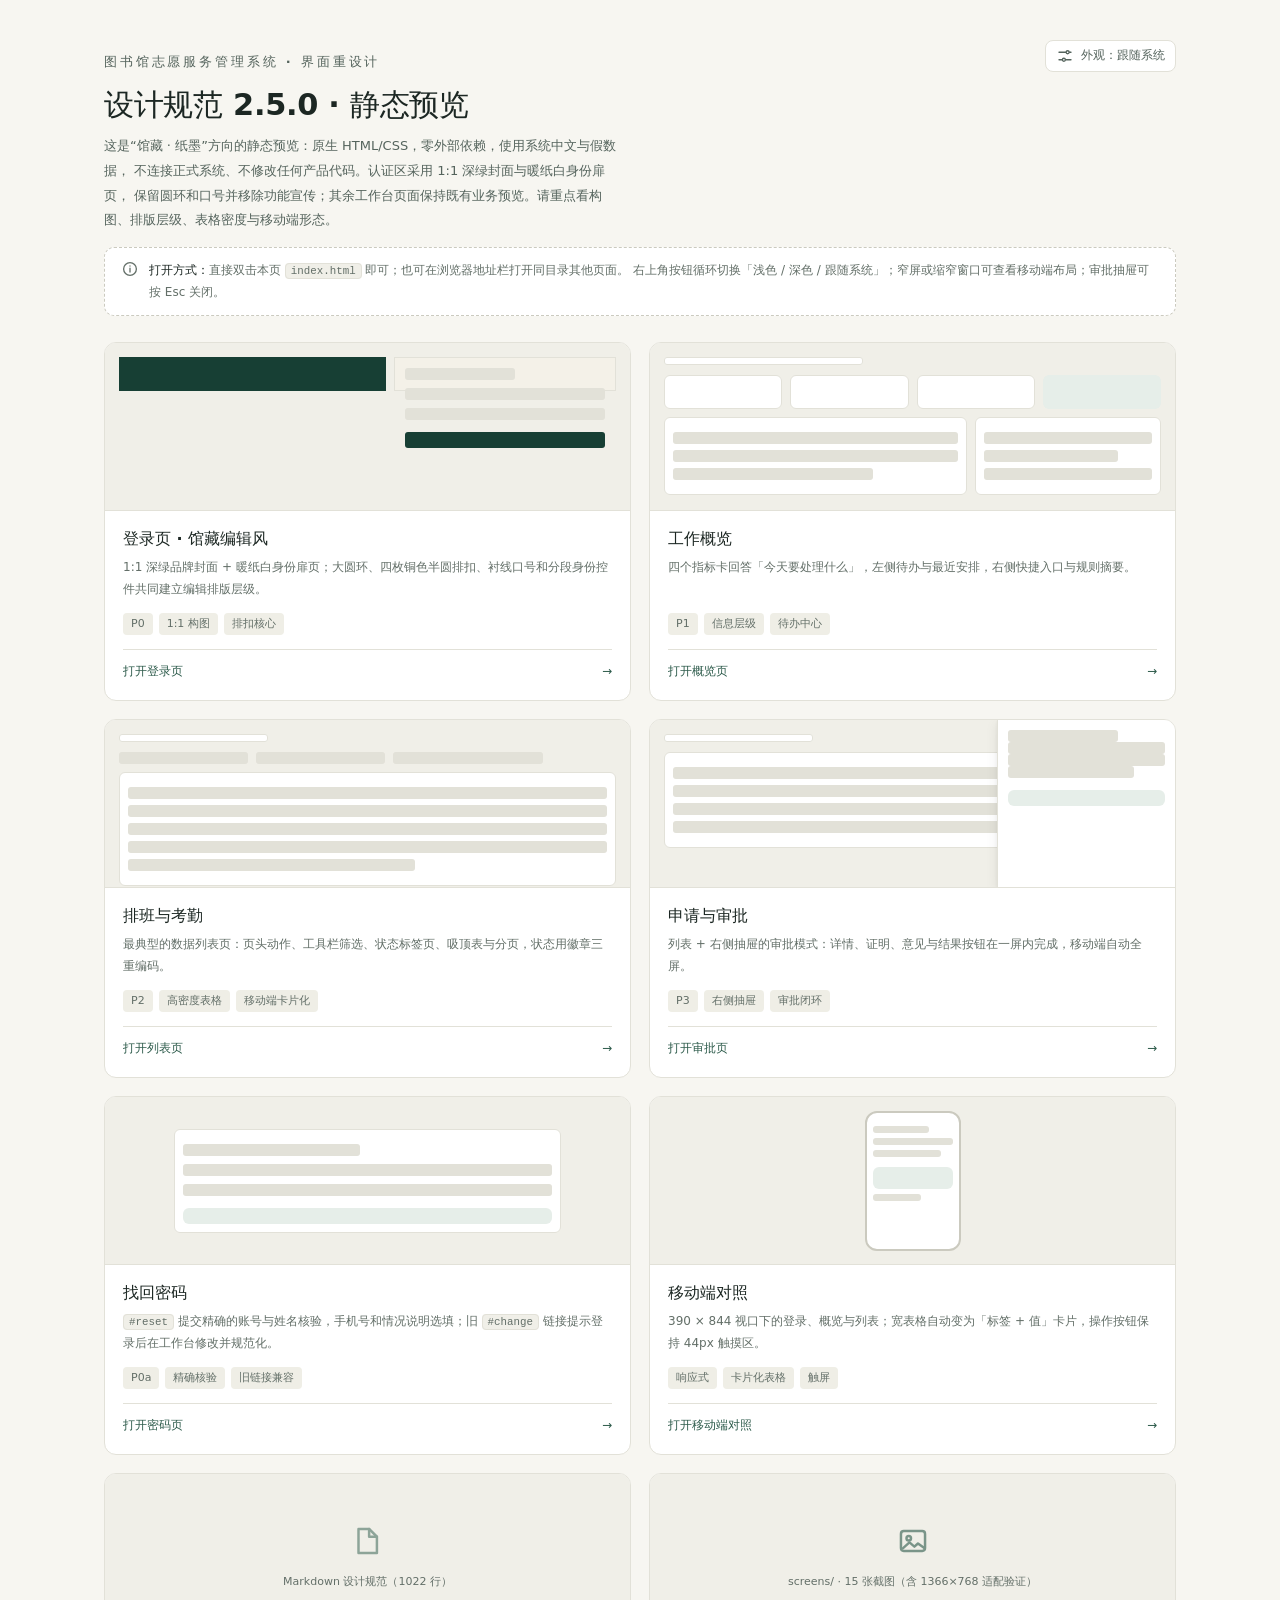
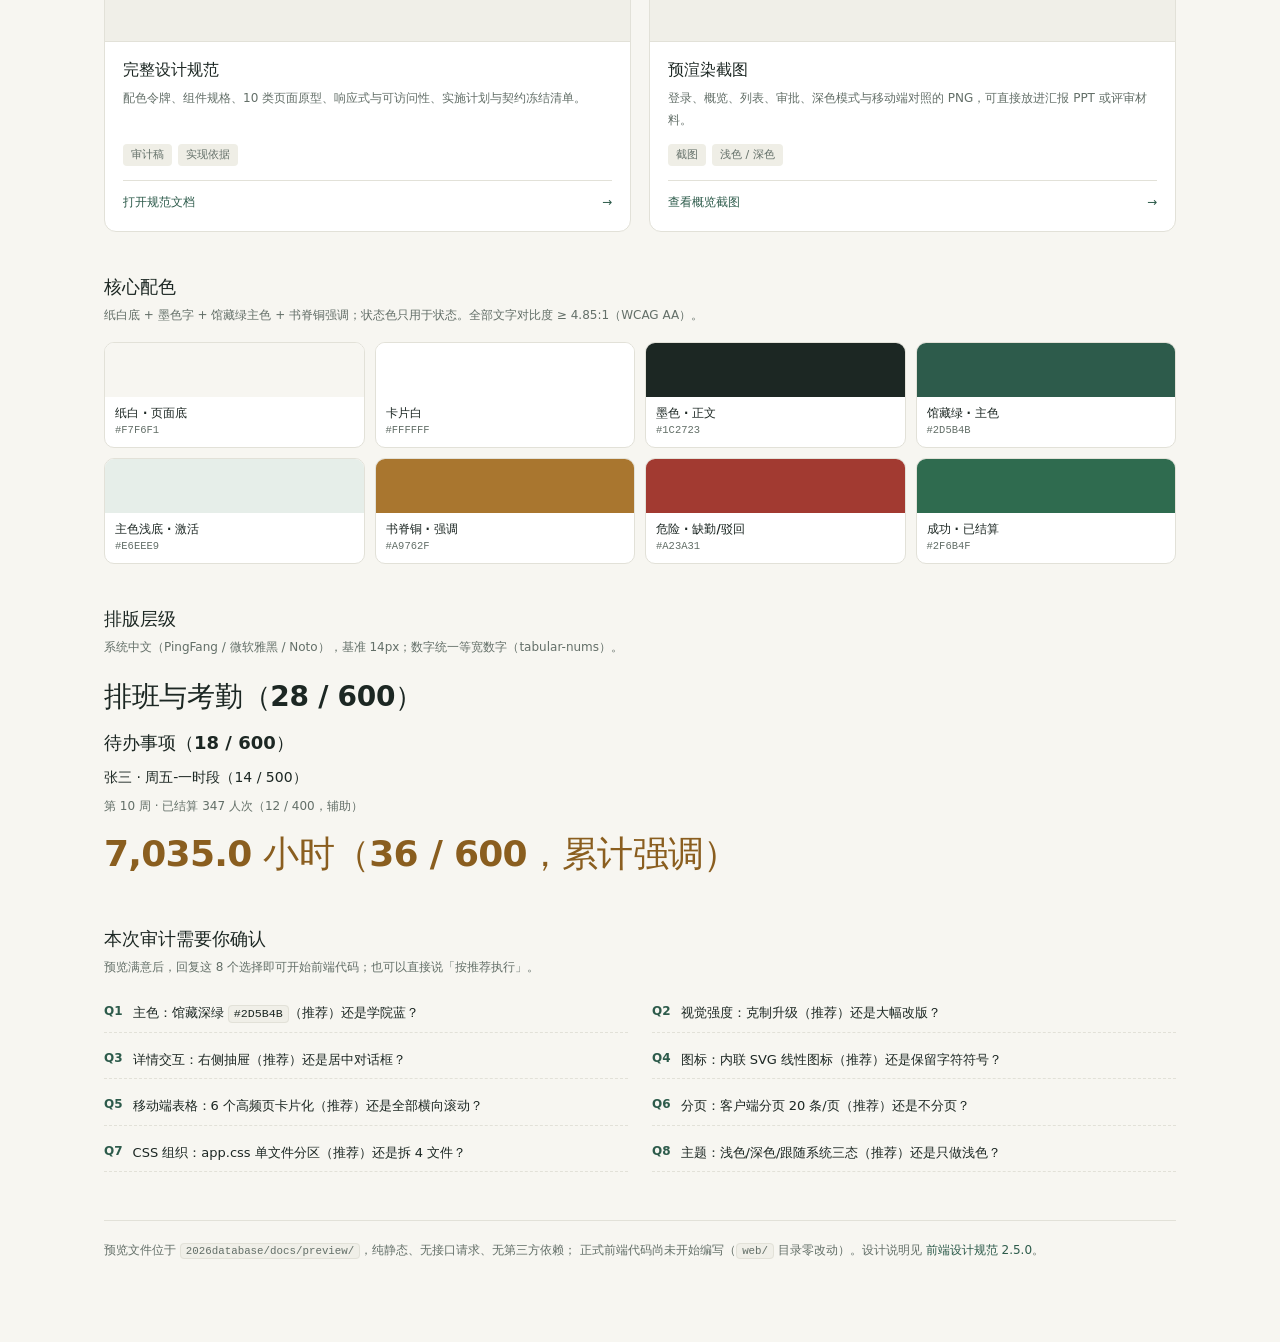
==== commit 5303da7a: "feat：登录页面及重置密码页面升级" ====
--- a/docs/preview/index.html
+++ b/docs/preview/index.html
@@ -275,9 +275,9 @@
       <p class="eyebrow">图书馆志愿服务管理系统 · 界面重设计</p>
       <h1>设计规范 2.5.0 · 静态预览</h1>
       <p>
-        这是「馆藏 · 纸墨」方向的静态预览：原生 HTML/CSS，零外部依赖，使用系统中文与假数据，
-        <strong>不连接正式系统、不修改任何产品代码</strong>。登录页按墨绿参照稿重做，其余工作台页面保持既有设计；
-        登录与密码页已按 1366×768 笔记本高度压缩，实测一屏放下、无需下滑。请重点看配色、排版层级、表格密度与移动端形态。
+        这是“馆藏 · 纸墨”方向的静态预览：原生 HTML/CSS，零外部依赖，使用系统中文与假数据，
+        <strong>不连接正式系统、不修改任何产品代码</strong>。认证区采用 1:1 深绿封面与暖纸白身份扉页，
+        保留圆环和口号并移除功能宣传；其余工作台页面保持既有业务预览。请重点看构图、排版层级、表格密度与移动端形态。
       </p>
     </div>
     <button class="theme-button" type="button" data-theme-toggle>
@@ -298,19 +298,19 @@
     <a class="preview-card" href="login.html">
       <div class="mini" aria-hidden="true">
         <div class="mini-row" style="height:100%">
-          <div class="mini-box" style="flex:1.1;border:0;background:linear-gradient(135deg,#3a6b57,#1b3f33)"></div>
-          <div class="mini-box" style="flex:0.9;padding:10px;background:var(--auth-beige,#edf4ec)">
+          <div class="mini-box" style="flex:1.33;border:0;border-radius:0;background:#173f34;position:relative"></div>
+          <div class="mini-box" style="flex:1;padding:10px;border-radius:0;background:#f4f1e8">
             <div class="mini-box line" style="width:55%"></div>
             <div class="mini-box line" style="width:100%;margin-top:8px"></div>
             <div class="mini-box line" style="width:100%;margin-top:8px"></div>
-            <div class="mini-box" style="height:16px;margin-top:12px;border:0;background:linear-gradient(135deg,#3f7359,#2d5b4b);border-radius:4px"></div>
+            <div class="mini-box" style="height:16px;margin-top:12px;border:0;background:#173f34;border-radius:3px"></div>
           </div>
         </div>
       </div>
       <div class="card-body">
-        <h3>登录页（v2）</h3>
-        <p>墨绿主视觉 + 浅绿色表单区；左栏 4 条功能纵向 4 行（图标 + 标题 + 说明），移动端收起主视觉只留品牌与表单。</p>
-        <div class="card-tags"><span>P0</span><span>参照稿配色</span><span>字号 +1px</span></div>
+        <h3>登录页 · 馆藏编辑风</h3>
+        <p>1:1 深绿品牌封面 + 暖纸白身份扉页；大圆环、四枚铜色半圆排扣、衬线口号和分段身份控件共同建立编辑排版层级。</p>
+        <div class="card-tags"><span>P0</span><span>1:1 构图</span><span>排扣核心</span></div>
         <div class="card-open"><span>打开登录页</span><span>→</span></div>
       </div>
     </a>
@@ -389,9 +389,9 @@
         </div>
       </div>
       <div class="card-body">
-        <h3>找回 / 修改密码</h3>
-        <p>一页两路由：<code>#reset</code> 忘记密码（提交重置申请）、<code>#change</code> 登录后修改密码；登录页与侧栏均有入口。</p>
-        <div class="card-tags"><span>P0a</span><span>路由 #reset / #change</span><span>账号安全</span></div>
+        <h3>找回密码</h3>
+        <p><code>#reset</code> 提交精确的账号与姓名核验，手机号和情况说明选填；旧 <code>#change</code> 链接提示登录后在工作台修改并规范化。</p>
+        <div class="card-tags"><span>P0a</span><span>精确核验</span><span>旧链接兼容</span></div>
         <div class="card-open"><span>打开密码页</span><span>→</span></div>
       </div>
     </a>
--- a/docs/preview/preview.css
+++ b/docs/preview/preview.css
@@ -3000,4 +3000,996 @@
   }
 }
 
-
+/* ------------------------------------------------- 7.1 认证页 · 馆藏编辑风（2026-11-12） --
+   本段覆盖 2026-11-07 的 v2.5 参照稿；旧段作为历史实现保留。
+   深绿封面 + 暖纸扉页 + 铜色书脊线，大圆环参与构图而不是悬浮装饰。 */
+.auth-page--editorial {
+  --auth-cover: #173f34;
+  --auth-paper: #f4f1e8;
+  --auth-surface: #fffdf7;
+  --auth-ink: #17231e;
+  --auth-muted: #69726d;
+  --auth-border: #d8d3c7;
+  --auth-border-strong: #bcb5a6;
+  --auth-copper: #9b7447;
+  --auth-focus: rgba(23, 63, 52, 0.14);
+  --auth-cover-text: #f5f1e7;
+  --auth-cover-muted: rgba(245, 241, 231, 0.68);
+  width: 100%;
+  max-width: none;
+  min-height: 100vh;
+  min-height: 100dvh;
+  display: grid;
+  grid-template-columns: minmax(0, 57fr) minmax(430px, 43fr);
+  overflow: hidden;
+  background: var(--auth-paper);
+  color: var(--auth-ink);
+  font-family: "PingFang SC", "Microsoft YaHei", "Noto Sans CJK SC", sans-serif;
+}
+
+.auth-page--editorial .sr-only {
+  position: absolute;
+  width: 1px;
+  height: 1px;
+  padding: 0;
+  margin: -1px;
+  overflow: hidden;
+  clip: rect(0, 0, 0, 0);
+  white-space: nowrap;
+  border: 0;
+}
+
+html[data-theme="dark"] .auth-page--editorial {
+  --auth-cover: #0e2b23;
+  --auth-paper: #111a16;
+  --auth-surface: #18231e;
+  --auth-ink: #e9e6dc;
+  --auth-muted: #a8b0aa;
+  --auth-border: #34413a;
+  --auth-border-strong: #526058;
+  --auth-copper: #bd9360;
+  --auth-focus: rgba(189, 147, 96, 0.18);
+  --auth-cover-text: #f0eee6;
+  --auth-cover-muted: rgba(240, 238, 230, 0.65);
+}
+
+.auth-page--editorial .auth-hero {
+  position: relative;
+  z-index: 0;
+  isolation: isolate;
+  min-width: 0;
+  min-height: 100vh;
+  min-height: 100dvh;
+  overflow: hidden;
+  display: flex;
+  flex-direction: column;
+  justify-content: space-between;
+  padding: clamp(34px, 4.2vw, 68px) clamp(42px, 6vw, 96px) clamp(34px, 4vw, 62px);
+  color: var(--auth-cover-text);
+  background: var(--auth-cover);
+}
+
+.auth-page--editorial .auth-hero::before {
+  content: "";
+  position: absolute;
+  z-index: -1;
+  width: clamp(720px, 58vw, 820px);
+  aspect-ratio: 1;
+  top: clamp(-330px, -21vw, -210px);
+  right: clamp(-355px, -20vw, -180px);
+  border: 1px solid rgba(245, 241, 231, 0.24);
+  border-radius: 50%;
+  opacity: 0;
+  animation: auth-ring-in 320ms 80ms ease-out forwards;
+}
+
+.auth-page--editorial .auth-hero::after {
+  content: "";
+  position: absolute;
+  z-index: -2;
+  width: clamp(640px, 52vw, 760px);
+  aspect-ratio: 1;
+  right: clamp(-240px, -13vw, -110px);
+  bottom: clamp(-480px, -31vw, -350px);
+  border-radius: 50%;
+  background: rgba(244, 241, 232, 0.045);
+}
+
+.auth-page--editorial .auth-hero-top {
+  margin: 0;
+  font-size: 12px;
+  line-height: 1.5;
+  letter-spacing: 0.16em;
+  color: var(--auth-cover-muted);
+}
+
+.auth-page--editorial .auth-hero-main {
+  width: min(580px, 100%);
+  margin: auto 0;
+  padding: 6vh 0 2vh;
+  display: grid;
+  align-content: center;
+  gap: clamp(34px, 5.5vh, 58px);
+}
+
+.auth-page--editorial .auth-brand {
+  display: flex;
+  align-items: center;
+  gap: 16px;
+}
+
+.auth-page--editorial .auth-brand-tile {
+  width: 54px;
+  height: 54px;
+  display: grid;
+  place-items: center;
+  flex: none;
+  border: 1px solid rgba(245, 241, 231, 0.5);
+  border-radius: 2px;
+  background: transparent;
+  color: var(--auth-cover-text);
+}
+
+.auth-page--editorial .auth-brand-tile .i {
+  width: 24px;
+  height: 24px;
+}
+
+.auth-page--editorial .auth-brand strong {
+  display: block;
+  font-size: 17px;
+  font-weight: 500;
+  letter-spacing: 0.08em;
+}
+
+.auth-page--editorial .auth-brand small {
+  display: block;
+  margin-top: 4px;
+  font-family: Georgia, "Times New Roman", serif;
+  font-size: 9px;
+  letter-spacing: 0.18em;
+  color: var(--auth-cover-muted);
+}
+
+.auth-page--editorial .auth-headline {
+  max-width: 11em;
+  margin: 0;
+  font-family: "Songti SC", STSong, "Source Han Serif SC", SimSun, serif;
+  font-size: clamp(44px, 4.2vw, 58px);
+  font-weight: 400;
+  line-height: 1.45;
+  letter-spacing: 0.045em;
+  text-wrap: balance;
+}
+
+.auth-page--editorial .auth-hero-signature {
+  margin: -18px 0 0;
+  padding-left: 18px;
+  border-left: 1px solid var(--auth-copper);
+  color: var(--auth-cover-muted);
+  font-size: 13px;
+  letter-spacing: 0.13em;
+}
+
+.auth-page--editorial .auth-cover-index {
+  display: flex;
+  justify-content: space-between;
+  align-items: center;
+  margin: 0;
+  padding-top: 15px;
+  border-top: 1px solid rgba(245, 241, 231, 0.15);
+  color: var(--auth-cover-muted);
+  font: 10px/1.4 Georgia, "Times New Roman", serif;
+  letter-spacing: 0.18em;
+}
+
+.auth-page--editorial .auth-panel {
+  position: relative;
+  min-width: 0;
+  min-height: 100vh;
+  min-height: 100dvh;
+  overflow-y: auto;
+  display: flex;
+  align-items: center;
+  justify-content: flex-start;
+  padding: clamp(64px, 8vh, 96px) clamp(44px, 5.2vw, 82px);
+  background: var(--auth-paper);
+}
+
+.auth-page--editorial .auth-panel::before {
+  content: "";
+  position: fixed;
+  z-index: 1;
+  top: 0;
+  bottom: 0;
+  width: 1px;
+  margin-left: calc(clamp(44px, 5.2vw, 82px) * -1);
+  background: var(--auth-copper);
+  opacity: 0.65;
+}
+
+.auth-page--editorial .auth-card {
+  width: min(410px, 100%);
+  max-width: 410px;
+  margin: auto 0;
+  animation: auth-content-in 220ms ease-out both;
+}
+
+.auth-page--editorial .auth-theme {
+  position: absolute;
+  z-index: 3;
+  top: 24px;
+  right: 24px;
+  width: 40px;
+  height: 40px;
+  min-width: 40px;
+  display: grid;
+  place-items: center;
+  padding: 0;
+  border: 1px solid var(--auth-border);
+  border-radius: 50%;
+  background: transparent;
+  color: var(--auth-muted);
+  box-shadow: none;
+}
+
+.auth-page--editorial .auth-theme:hover {
+  border-color: var(--auth-border-strong);
+  background: var(--auth-surface);
+  color: var(--auth-ink);
+}
+
+.auth-page--editorial .auth-theme .i {
+  width: 17px;
+  height: 17px;
+}
+
+.auth-page--editorial .auth-chapter {
+  display: flex;
+  align-items: center;
+  gap: 12px;
+  margin-bottom: 24px;
+}
+
+.auth-page--editorial .auth-chapter span {
+  width: 34px;
+  height: 1px;
+  background: var(--auth-copper);
+}
+
+.auth-page--editorial .auth-chapter small {
+  color: var(--auth-copper);
+  font-size: 10px;
+  line-height: 1;
+  letter-spacing: 0.18em;
+}
+
+.auth-page--editorial .auth-card h2 {
+  margin: 0;
+  font-family: "Songti SC", STSong, "Source Han Serif SC", SimSun, serif;
+  font-size: clamp(30px, 2.7vw, 38px);
+  line-height: 1.25;
+  font-weight: 500;
+  letter-spacing: 0.05em;
+}
+
+.auth-page--editorial .auth-sub {
+  max-width: 34em;
+  margin: 13px 0 32px;
+  color: var(--auth-muted);
+  font-size: 13px;
+  line-height: 1.85;
+}
+
+.auth-page--editorial .auth-form {
+  display: grid;
+  gap: 19px;
+}
+
+.auth-page--editorial .auth-field {
+  min-width: 0;
+  display: grid;
+  gap: 8px;
+  margin: 0;
+}
+
+.auth-page--editorial fieldset.auth-field {
+  padding: 0;
+  border: 0;
+}
+
+.auth-page--editorial .auth-field > label,
+.auth-page--editorial .auth-field > legend,
+.auth-page--editorial .auth-label-row > label {
+  padding: 0;
+  color: var(--auth-ink);
+  font-size: 12px;
+  font-weight: 500;
+  line-height: 1.5;
+  letter-spacing: 0.06em;
+}
+
+.auth-page--editorial .auth-field label small {
+  margin-left: 5px;
+  color: var(--auth-muted);
+  font-size: 10px;
+  font-weight: 400;
+  letter-spacing: 0.04em;
+}
+
+.auth-page--editorial .auth-label-row {
+  display: flex;
+  align-items: baseline;
+  justify-content: space-between;
+  gap: 16px;
+}
+
+.auth-page--editorial .auth-link {
+  color: var(--auth-muted);
+  font-size: 12px;
+  text-decoration: none;
+}
+
+.auth-page--editorial .auth-link:hover {
+  color: var(--auth-ink);
+  text-decoration: underline;
+  text-underline-offset: 4px;
+}
+
+.auth-page--editorial .auth-segment {
+  display: grid;
+  grid-template-columns: repeat(2, minmax(0, 1fr));
+  min-height: 43px;
+  border-bottom: 1px solid var(--auth-border);
+}
+
+.auth-page--editorial .auth-segment label {
+  position: relative;
+  min-width: 0;
+  cursor: pointer;
+}
+
+.auth-page--editorial .auth-segment input {
+  position: absolute;
+  width: 1px;
+  height: 1px;
+  overflow: hidden;
+  opacity: 0;
+}
+
+.auth-page--editorial .auth-segment span {
+  position: relative;
+  display: grid;
+  place-items: center;
+  height: 43px;
+  color: var(--auth-muted);
+  font-size: 13px;
+  transition: color 180ms ease, background 180ms ease;
+}
+
+.auth-page--editorial .auth-segment label + label span {
+  border-left: 1px solid var(--auth-border);
+}
+
+.auth-page--editorial .auth-segment input:checked + span {
+  background: var(--auth-surface);
+  color: var(--auth-cover);
+  font-weight: 600;
+}
+
+html[data-theme="dark"] .auth-page--editorial .auth-segment input:checked + span {
+  color: var(--auth-ink);
+}
+
+.auth-page--editorial .auth-segment input:checked + span::after {
+  content: "";
+  position: absolute;
+  right: 0;
+  bottom: -1px;
+  left: 0;
+  height: 2px;
+  background: var(--auth-cover);
+}
+
+html[data-theme="dark"] .auth-page--editorial .auth-segment input:checked + span::after {
+  background: var(--auth-copper);
+}
+
+.auth-page--editorial .auth-segment input:focus-visible + span {
+  outline: 2px solid var(--auth-copper);
+  outline-offset: -3px;
+}
+
+.auth-page--editorial .auth-control {
+  position: relative;
+  display: flex;
+  align-items: center;
+}
+
+.auth-page--editorial .auth-control input,
+.auth-page--editorial .auth-control select,
+.auth-page--editorial .auth-control textarea {
+  width: 100%;
+  border: 1px solid var(--auth-border);
+  border-radius: 10px;
+  background: var(--auth-surface);
+  color: var(--auth-ink);
+  font: inherit;
+  font-size: 14px;
+  box-shadow: none;
+  transition: border-color 180ms ease, box-shadow 180ms ease, background 180ms ease;
+}
+
+.auth-page--editorial .auth-control input,
+.auth-page--editorial .auth-control select {
+  height: 48px;
+  padding: 0 14px;
+}
+
+.auth-page--editorial .auth-control input[type="password"] {
+  padding-right: 48px;
+}
+
+.auth-page--editorial .auth-control textarea {
+  min-height: 72px;
+  padding: 12px 14px;
+  line-height: 1.6;
+  resize: vertical;
+}
+
+.auth-page--editorial .auth-control input::placeholder,
+.auth-page--editorial .auth-control textarea::placeholder {
+  color: var(--auth-muted);
+  opacity: 0.72;
+}
+
+.auth-page--editorial .auth-control input:focus,
+.auth-page--editorial .auth-control select:focus,
+.auth-page--editorial .auth-control textarea:focus {
+  outline: 0;
+  border-color: var(--auth-cover);
+  box-shadow: 0 0 0 3px var(--auth-focus);
+}
+
+html[data-theme="dark"] .auth-page--editorial .auth-control input:focus,
+html[data-theme="dark"] .auth-page--editorial .auth-control select:focus,
+html[data-theme="dark"] .auth-page--editorial .auth-control textarea:focus {
+  border-color: var(--auth-copper);
+}
+
+.auth-page--editorial input:-webkit-autofill,
+.auth-page--editorial input:-webkit-autofill:hover,
+.auth-page--editorial input:-webkit-autofill:focus {
+  -webkit-text-fill-color: var(--auth-ink);
+  -webkit-box-shadow: 0 0 0 1000px var(--auth-surface) inset;
+  caret-color: var(--auth-ink);
+  transition: background-color 9999s ease-out 0s;
+}
+
+.auth-page--editorial .auth-control .trail {
+  position: absolute;
+  right: 7px;
+  display: grid;
+  place-items: center;
+}
+
+.auth-page--editorial .auth-reveal {
+  width: 36px;
+  height: 36px;
+  display: grid;
+  place-items: center;
+  padding: 0;
+  border: 0;
+  border-radius: 8px;
+  background: transparent;
+  color: var(--auth-muted);
+}
+
+.auth-page--editorial .auth-reveal:hover {
+  background: rgba(23, 63, 52, 0.06);
+  color: var(--auth-ink);
+}
+
+.auth-page--editorial .auth-reveal .i {
+  width: 17px;
+  height: 17px;
+}
+
+.auth-page--editorial .auth-submit {
+  width: 100%;
+  height: 48px;
+  display: flex;
+  align-items: center;
+  justify-content: space-between;
+  margin-top: 3px;
+  padding: 0 18px 0 20px;
+  border: 1px solid var(--auth-cover);
+  border-radius: 10px;
+  background: var(--auth-cover);
+  color: #f7f4eb;
+  font-size: 14px;
+  font-weight: 500;
+  letter-spacing: 0.08em;
+  box-shadow: 0 5px 14px rgba(23, 63, 52, 0.1);
+  transition: transform 200ms ease, box-shadow 200ms ease, background 200ms ease;
+}
+
+html[data-theme="dark"] .auth-page--editorial .auth-submit {
+  border-color: var(--auth-copper);
+  background: var(--auth-copper);
+  color: #13221c;
+  box-shadow: none;
+}
+
+.auth-page--editorial .auth-submit:hover {
+  filter: none;
+  transform: translateY(-1px);
+  box-shadow: 0 8px 18px rgba(23, 63, 52, 0.14);
+}
+
+.auth-page--editorial .auth-submit .i {
+  width: 17px;
+  height: 17px;
+  transition: transform 200ms ease;
+}
+
+.auth-page--editorial .auth-submit:hover .i {
+  transform: translateX(2px);
+}
+
+.auth-page--editorial .auth-error,
+.auth-page--editorial .auth-legacy-notice {
+  margin: 0;
+  padding: 9px 11px;
+  border-left: 2px solid var(--danger, #a23a31);
+  background: rgba(162, 58, 49, 0.06);
+  color: var(--danger, #a23a31);
+  font-size: 12px;
+  line-height: 1.6;
+}
+
+.auth-page--editorial .auth-legacy-notice {
+  margin: -14px 0 20px;
+  border-left-color: var(--auth-copper);
+  background: rgba(155, 116, 71, 0.08);
+  color: var(--auth-ink);
+}
+
+.auth-page--editorial .auth-form-grid {
+  display: grid;
+  grid-template-columns: repeat(2, minmax(0, 1fr));
+  gap: 16px 14px;
+}
+
+.auth-page--editorial .auth-grid-wide {
+  grid-column: 1 / -1;
+}
+
+.auth-page--editorial .auth-note {
+  display: flex;
+  align-items: flex-start;
+  gap: 9px;
+  margin-top: 20px;
+  padding-top: 16px;
+  border-top: 1px solid var(--auth-border);
+  color: var(--auth-muted);
+  font-size: 11px;
+  line-height: 1.75;
+}
+
+.auth-page--editorial .auth-note .i {
+  width: 15px;
+  height: 15px;
+  margin-top: 2px;
+  flex: none;
+  color: var(--auth-copper);
+}
+
+.auth-page--editorial .auth-back {
+  display: inline-flex;
+  align-items: center;
+  gap: 7px;
+  margin-top: 17px;
+  color: var(--auth-muted);
+  font-size: 12px;
+}
+
+.auth-page--editorial .auth-back .i {
+  width: 14px;
+  height: 14px;
+}
+
+.auth-page--editorial .auth-foot {
+  display: flex;
+  justify-content: space-between;
+  gap: 16px;
+  margin-top: 34px;
+  padding-top: 15px;
+  border-top: 1px solid var(--auth-border);
+  color: var(--auth-muted);
+  font-size: 10px;
+  letter-spacing: 0.05em;
+}
+
+@keyframes auth-content-in {
+  from { opacity: 0; transform: translateY(8px); }
+  to { opacity: 1; transform: translateY(0); }
+}
+
+@keyframes auth-ring-in {
+  from { opacity: 0; }
+  to { opacity: 1; }
+}
+
+@media (max-width: 900px) {
+  .auth-page--editorial {
+    display: block;
+    overflow: visible;
+  }
+
+  .auth-page--editorial .auth-hero {
+    min-height: 168px;
+    height: 168px;
+    display: flex;
+    padding: 25px 22px 24px;
+  }
+
+  .auth-page--editorial .auth-hero::before {
+    width: 330px;
+    top: -210px;
+    right: -76px;
+  }
+
+  .auth-page--editorial .auth-hero::after {
+    width: 290px;
+    right: -118px;
+    bottom: -230px;
+  }
+
+  .auth-page--editorial .auth-hero-top {
+    font-size: 10px;
+    letter-spacing: 0.12em;
+  }
+
+  .auth-page--editorial .auth-hero-main {
+    width: auto;
+    margin: auto 0 0;
+    padding: 0;
+    display: block;
+  }
+
+  .auth-page--editorial .auth-brand {
+    gap: 11px;
+  }
+
+  .auth-page--editorial .auth-brand-tile {
+    width: 38px;
+    height: 38px;
+  }
+
+  .auth-page--editorial .auth-brand-tile .i {
+    width: 18px;
+    height: 18px;
+  }
+
+  .auth-page--editorial .auth-brand strong {
+    font-size: 14px;
+  }
+
+  .auth-page--editorial .auth-brand small {
+    font-size: 7px;
+  }
+
+  .auth-page--editorial .auth-headline,
+  .auth-page--editorial .auth-hero-signature,
+  .auth-page--editorial .auth-cover-index {
+    display: none;
+  }
+
+  .auth-page--editorial .auth-panel {
+    min-height: calc(100dvh - 168px);
+    overflow: visible;
+    align-items: flex-start;
+    padding: 44px 22px 34px;
+  }
+
+  .auth-page--editorial .auth-panel::before {
+    position: absolute;
+    top: 0;
+    right: 22px;
+    bottom: auto;
+    left: 22px;
+    width: auto;
+    height: 1px;
+    margin: 0;
+  }
+
+  .auth-page--editorial .auth-card {
+    width: min(440px, 100%);
+    max-width: 440px;
+    margin: 0 auto;
+  }
+
+  .auth-page--editorial .auth-theme {
+    position: absolute;
+    top: 15px;
+    right: 15px;
+    border-color: rgba(245, 241, 231, 0.28);
+    color: var(--auth-cover-text);
+    background: rgba(23, 63, 52, 0.45);
+  }
+
+  .auth-page--editorial .auth-theme:hover {
+    border-color: rgba(245, 241, 231, 0.55);
+    color: var(--auth-cover-text);
+    background: rgba(23, 63, 52, 0.72);
+  }
+}
+
+@media (max-width: 520px) {
+  .auth-page--editorial .auth-panel {
+    padding: 38px 18px 30px;
+  }
+
+  .auth-page--editorial .auth-form-grid {
+    grid-template-columns: minmax(0, 1fr);
+  }
+
+  .auth-page--editorial .auth-grid-wide {
+    grid-column: auto;
+  }
+
+  .auth-page--editorial .auth-foot {
+    display: none;
+  }
+}
+
+@media (min-width: 901px) and (max-height: 820px) {
+  .auth-page--editorial .auth-hero {
+    padding-top: 32px;
+    padding-bottom: 28px;
+  }
+
+  .auth-page--editorial .auth-hero-main {
+    gap: 30px;
+    padding-top: 3vh;
+  }
+
+  .auth-page--editorial .auth-headline {
+    font-size: clamp(38px, 3.7vw, 50px);
+  }
+
+  .auth-page--editorial .auth-panel {
+    padding-top: 48px;
+    padding-bottom: 38px;
+  }
+
+  .auth-page--editorial .auth-chapter {
+    margin-bottom: 16px;
+  }
+
+  .auth-page--editorial .auth-sub {
+    margin-bottom: 22px;
+  }
+
+  .auth-page--editorial .auth-form {
+    gap: 14px;
+  }
+
+  .auth-page--editorial .auth-foot {
+    margin-top: 22px;
+  }
+
+  .auth-page--editorial.auth-page--password .auth-card h2 {
+    font-size: 29px;
+  }
+
+  .auth-page--editorial.auth-page--password .auth-sub {
+    margin-top: 7px;
+    margin-bottom: 16px;
+    line-height: 1.55;
+  }
+
+  .auth-page--editorial.auth-page--password .auth-form {
+    gap: 12px;
+  }
+
+  .auth-page--editorial.auth-page--password .auth-form-grid {
+    gap: 10px 12px;
+  }
+
+  .auth-page--editorial.auth-page--password .auth-control input {
+    height: 44px;
+  }
+
+  .auth-page--editorial.auth-page--password .auth-control textarea {
+    min-height: 52px;
+    padding-top: 9px;
+  }
+
+  .auth-page--editorial.auth-page--password .auth-submit {
+    height: 44px;
+  }
+
+  .auth-page--editorial.auth-page--password .auth-note {
+    margin-top: 13px;
+    padding-top: 12px;
+    line-height: 1.55;
+  }
+
+  .auth-page--editorial.auth-page--password .auth-back {
+    margin-top: 10px;
+  }
+}
+
+@media (prefers-reduced-motion: reduce) {
+  .auth-page--editorial .auth-card,
+  .auth-page--editorial .auth-hero::before {
+    animation: none;
+    opacity: 1;
+    transform: none;
+  }
+
+  .auth-page--editorial *,
+  .auth-page--editorial *::before,
+  .auth-page--editorial *::after {
+    transition-duration: 0.01ms !important;
+  }
+}
+
+/* 2026-11-12 认证页收口：与正式 web 的 46:54 构图和书脊线保持一致。 */
+.auth-page--editorial {
+  position: relative;
+  grid-template-columns: repeat(2, minmax(0, 1fr));
+}
+
+.auth-page--editorial .auth-panel {
+  overflow: hidden;
+  justify-content: flex-start;
+  padding-left: clamp(36px, 4.5vw, 80px);
+  padding-right: clamp(36px, 4.5vw, 80px);
+  border-left: 0;
+  background: var(--auth-paper);
+  box-shadow: inset 12px 0 18px -18px rgba(31, 25, 18, 0.32);
+}
+
+.auth-page--editorial .auth-panel::before {
+  content: none;
+}
+
+.auth-page--editorial .auth-panel::after {
+  content: none;
+}
+
+.auth-page--editorial .auth-card {
+  position: relative;
+  z-index: 3;
+  width: min(560px, 100%);
+  max-width: 560px;
+}
+
+.auth-page--editorial .auth-headline {
+  max-width: none;
+  word-break: keep-all;
+  overflow-wrap: normal;
+}
+
+.auth-page--editorial .auth-headline-line { white-space: nowrap; }
+
+.auth-page--editorial .auth-hero-main {
+  margin-left: clamp(14px, 1.6vw, 28px);
+  transform: translateY(clamp(-116px, -12vh, -76px));
+}
+
+.auth-page--editorial .auth-card h2 {
+  font-family: "PingFang SC", "Microsoft YaHei UI", "Microsoft YaHei", sans-serif;
+  font-weight: 600;
+  letter-spacing: -.02em;
+}
+
+.auth-page--editorial .auth-control input,
+.auth-page--editorial .auth-control select,
+.auth-page--editorial .auth-control textarea,
+.auth-page--editorial .auth-segment,
+.auth-page--editorial .auth-submit {
+  border-radius: 10px;
+}
+
+.auth-page--editorial.auth-page--password .auth-card {
+  width: min(560px, 100%);
+  max-width: 560px;
+}
+
+.auth-page--editorial .auth-binding {
+  position: absolute;
+  z-index: 8;
+  top: 10vh;
+  bottom: 11vh;
+  left: 50%;
+  width: 42px;
+  display: flex;
+  flex-direction: column;
+  align-items: center;
+  justify-content: space-between;
+  transform: translateX(-50%);
+  pointer-events: none;
+}
+
+.auth-page--editorial .auth-binding::before {
+  content: "";
+  position: absolute;
+  z-index: 0;
+  top: -10vh;
+  bottom: -11vh;
+  left: 50%;
+  width: 14px;
+  transform: translateX(-50%);
+  background: linear-gradient(90deg, transparent, rgba(11,30,24,.18) 30%, rgba(255,253,247,.48) 48%, rgba(255,253,247,.48) 52%, rgba(155,116,71,.12) 70%, transparent);
+  box-shadow: 0 0 18px rgba(255,253,247,.7);
+}
+
+.auth-page--editorial .auth-binding span {
+  position: relative;
+  z-index: 1;
+  width: 30px;
+  height: 15px;
+  flex: none;
+  border: 0;
+  border-radius: 0;
+  background: transparent;
+  box-shadow: none;
+}
+
+.auth-page--editorial .auth-binding span::before {
+  content: "";
+  position: absolute;
+  top: 0;
+  left: 50%;
+  width: 30px;
+  height: 30px;
+  box-sizing: border-box;
+  transform: translateX(-50%);
+  border: 1px solid var(--auth-copper);
+  border-radius: 50%;
+  clip-path: inset(0 -1px 50% -1px);
+  box-shadow: inset 1px 1px 0 rgba(255,253,247,.48), 0 1px 2px rgba(11,30,24,.18);
+}
+
+.auth-page--editorial .auth-binding span::after {
+  content: none;
+}
+
+.auth-page--editorial .auth-control textarea,
+.auth-page--editorial .auth-control textarea::placeholder {
+  font: 400 14px/1.5 "PingFang SC", "Microsoft YaHei UI", "Microsoft YaHei", sans-serif;
+  letter-spacing: 0;
+}
+
+@media (max-width: 900px) {
+  .auth-page--editorial {
+    grid-template-columns: minmax(0, 1fr);
+  }
+
+  .auth-page--editorial .auth-panel {
+    overflow: visible;
+    border-top: 1px solid rgba(155, 116, 71, 0.82);
+    border-left: 0;
+    box-shadow: none;
+  }
+
+  .auth-page--editorial .auth-hero-main { margin-left: 0; transform: none; }
+  .auth-page--editorial .auth-binding { display: none; }
+}
+
+@media (min-width: 601px) and (max-width: 900px) {
+  .auth-page--editorial.auth-page--password .auth-card {
+    width: min(720px, 100%);
+    max-width: 720px;
+  }
+
+  .auth-page--editorial.auth-page--password .auth-form-grid {
+    grid-template-columns: repeat(2, minmax(0, 1fr));
+  }
+}
+
+
